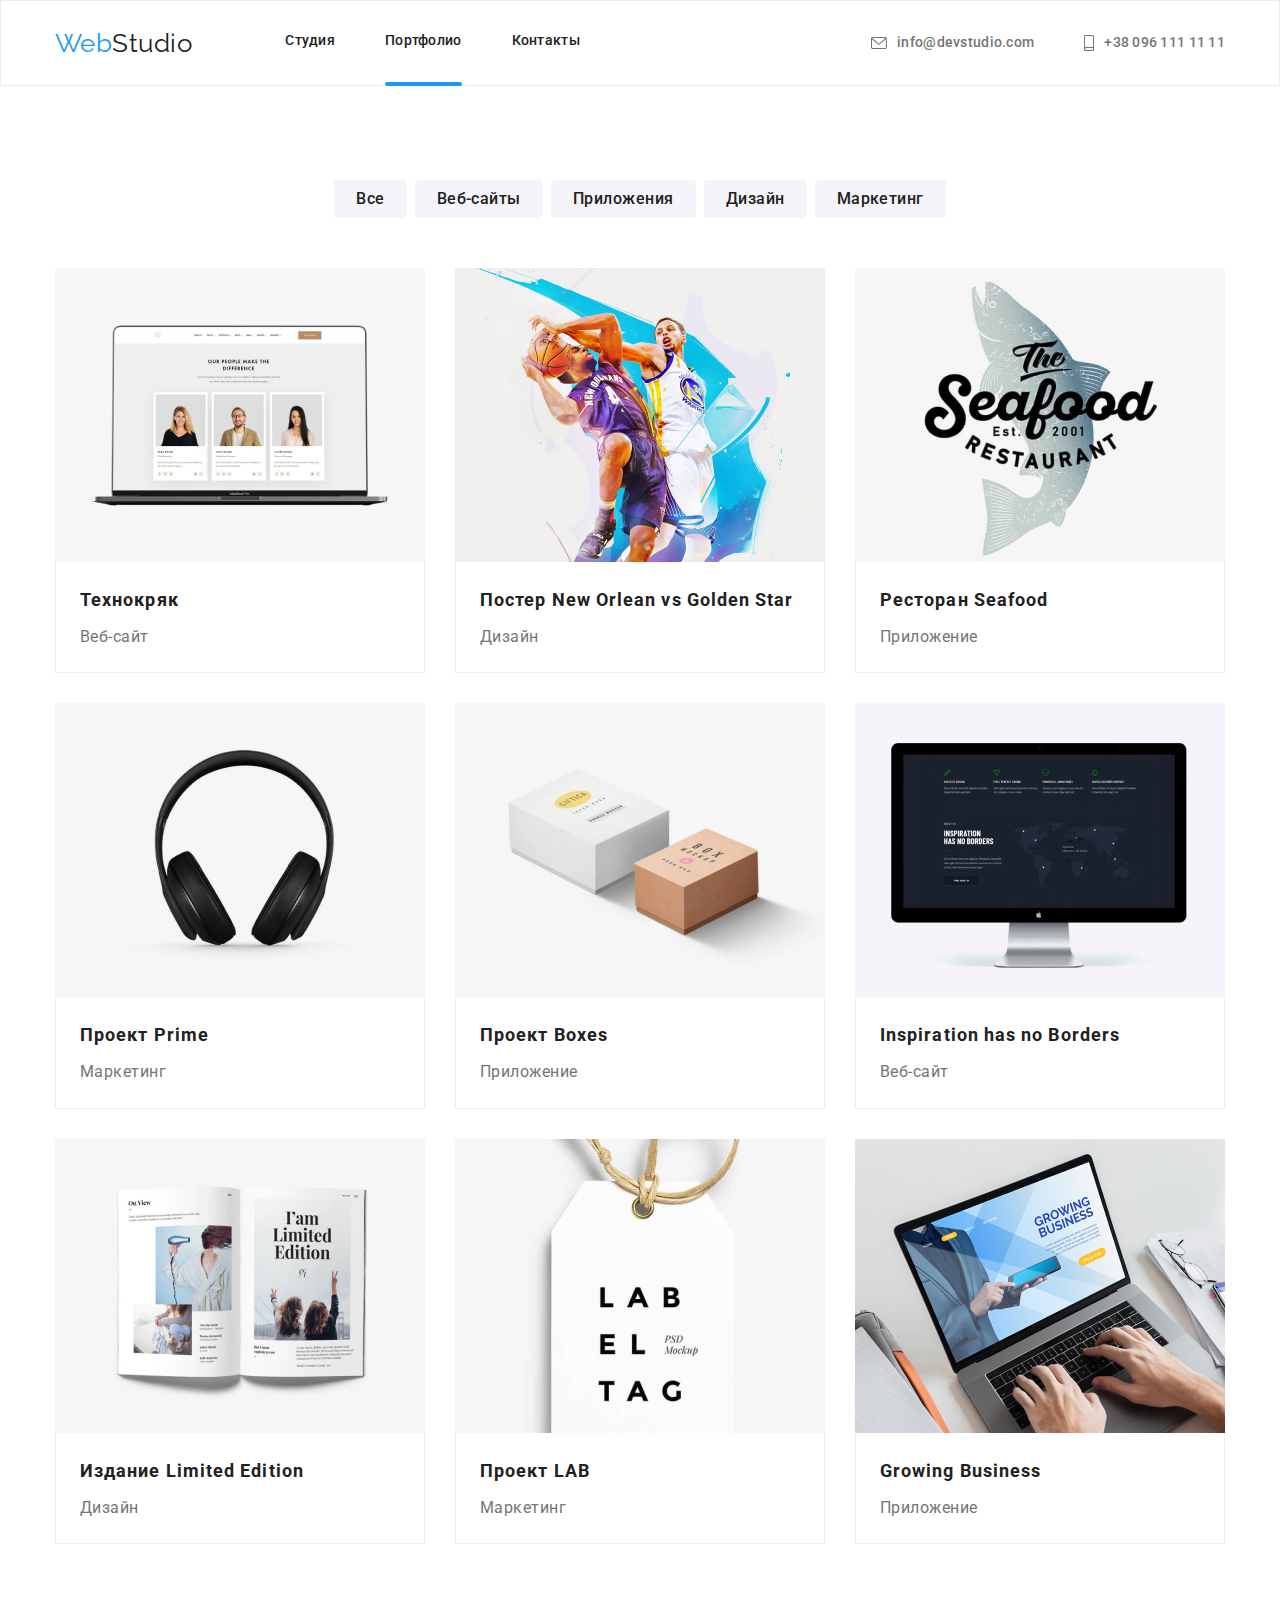
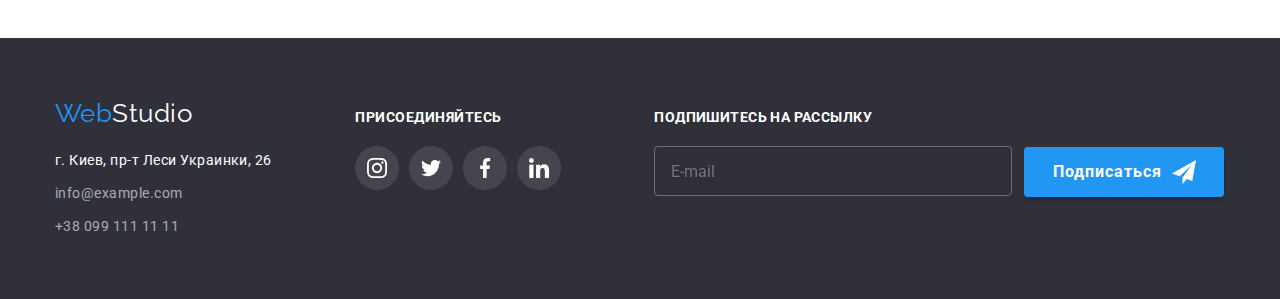
==== portfolio.html @ cb455d5e "strart 07HW" ====
<!DOCTYPE html>
<html lang="en">
<head>
    <meta charset="UTF-8">
    <meta http-equiv="X-UA-Compatible" content="IE=edge">
    <meta name="viewport" content="width=device-width, initial-scale=1.0">
    <title>Document</title>
    <link rel="preconnect" href="https://fonts.googleapis.com">
    <link rel="preconnect" href="https://fonts.gstatic.com" crossorigin>
    <link href="https://fonts.googleapis.com/css2?family=Raleway:wght@700&family=Roboto:wght@400;500;700;900&display=swap"
        rel="stylesheet">
    <link rel="stylesheet" href="https://cdnjs.cloudflare.com/ajax/libs/modern-normalize/1.0.0/modern-normalize.min.css" />
    <link rel="stylesheet" href="./css/styles.css"/>
</head>
<body>
    <!--Head-->
    <header>
        <div class="container header-container">
            <a href="" class="logo">Web<span class="accent">Studio</span></a>
            <nav>
                <ul class="nav">
                    <li class="nav-item"><a href="./index.html" class="nav-link">Студия</a></li>
                    <li class="nav-item"><a href="" class="nav-link current">Портфолио</a></li>
                    <li class="nav-item"><a href="" class="nav-link">Контакты</a></li>
                </ul>
            </nav>
            <ul class="address">
                <li class="item">
            
                    <a href="mailto:info@devstudio.com" class="address-mail"><svg class="icon-envelope">
                            <use href="images/icons.svg#envelope"></use>
                        </svg>info@devstudio.com</a>
            
                </li>
                <li class="item">
            
                    <a href="tel:+380961111111" class="address-phone"><svg class="icon-smartphone">
                            <use href="images/icons.svg#smartphone"></use>
                        </svg>+38 096 111 11 11</a>
                </li>
            </ul>
        </div>
    </header>
    <main>
        <!--Main-->
        <!-- Section Filters -->
        <section class="section">
            
           <!-- Filters Gallery -->
     <div class="container">
         <h1 class="section-title-filter visually-hidden">Наши проэкты</h1>
         <ul class="filter-list">
              <li class="filter-item"><button type="button" class="filter-button">Все</button></li>
              <li class="filter-item"><button type="button" class="filter-button">Веб-сайты</button></li>
              <li class="filter-item"><button type="button" class="filter-button">Приложения</button></li>
              <li class="filter-item"><button type="button" class="filter-button">Дизайн</button></li>
              <li class="filter-item"><button type="button" class="filter-button">Маркетинг</button></li>
            </ul>
       
       <ul class="gallery-list">
         <li class="gallery-item">
              
                 <a href="#" class="gallery-link">
                  <div class="portfolio-overlay">
                     <img src="./images/технокряк.jpg" alt="Our People Make The Difference" width="370">
                    <p class="overlay-text">
                    Технокряк это современная площадка распространения коронавируса. Компании используют эту платформу для цифрового
                    шпионажа и атак на защищённые сервера конкурентов.
                     </p> 
                  </div>
            <div class="signature">
             <h2 class="gallery-title">Технокряк</h2>
             <p class="gallery-text">Веб-сайт</p>
            </div></a>
         </li>
        <li class="gallery-item">
           <a href="#" class="gallery-link">
            <div class="portfolio-overlay">   
               <img src="./images/basketball.jpg" alt="Basketball poster New Orlean vs Golden Star" width="370"> 
               <p class="overlay-text">Lorem ipsum dolor sit amet consectetur adipisicing elit. Saepe, ullam?</p>
            </div>
           <div class="signature">
               <h2 class="gallery-title">Постер New Orlean vs Golden Star</h2>
               <p class="gallery-text">Дизайн</p>
          </div></a>
        </li>
        <li class="gallery-item">
            <a href="#" class="gallery-link">
             <div class="portfolio-overlay">   <img src="./images/seafood.jpg" alt="Лого  ресторана Seafood" width="370">
             <p class="overlay-text">Lorem ipsum dolor sit amet consectetur adipisicing elit. Nam, eveniet?</p>
            </div>
           <div class="signature">
               <h2 class="gallery-title">Ресторан Seafood</h2>
               <p class="gallery-text">Приложение</p> 
           </div></a>
        </li>
        <li class="gallery-item">
           <a href="#" class="gallery-link">
             <div class="portfolio-overlay">
                <img src="./images/phones.jpg" alt="Phones" width="370">
              <p class="overlay-text">Lorem ipsum dolor sit, amet consectetur adipisicing elit. Iure, dolorem!</p>
            </div>
           <div class="signature">
               <h2 class="gallery-title">Проект Prime</h2>
               <p class="gallery-text">Маркетинг</p>
           </div></a>
        </li>
        <li class="gallery-item">
           <a href="#" class="gallery-link">
             <div class="portfolio-overlay"><img src="./images/boxes.jpg" alt="Two Boxes" width="370">
              <p class="overlay-text">Lorem ipsum dolor sit amet consectetur adipisicing elit. Voluptates, sed?</p>
            </div> 
           <div class="signature">
               <h2 class="gallery-title">Проект Boxes</h3>
               <p class="gallery-text">Приложение</p>
           </div></a>
        </li>
        <li class="gallery-item">
          <a href="#" class="gallery-link">
            <div class="portfolio-overlay"> 
                <img src="./images/monitor.jpg" alt="Display" width="370">
             <p class="overlay-text">Lorem ipsum dolor sit amet consectetur adipisicing elit. Omnis, quam.</p>
            </div>
          <div class="signature">
              <h2 class="gallery-title">Inspiration has no Borders</h2>
              <p class="gallery-text">Веб-сайт</p>
         </div></a>
        </li>
        <li class="gallery-item">
           <a href="#" class="gallery-link">
              <div class="portfolio-overlay">
                  <img src="./images/booklimited.jpg" alt="book Limited Edition" width="370">
              <p class="overlay-text">Lorem ipsum dolor sit amet consectetur, adipisicing elit. Asperiores, veritatis.</p>
            </div>
           <div class="signature">
               <h2 class="gallery-title">Издание Limited Edition</h2>
               <p class="gallery-text">Дизайн</p>
           </div></a>
        </li>
        <li class="gallery-item">
          <a href="#" class="gallery-link">
             <div class="portfolio-overlay"> 
                 <img src="./images/labelbag.jpg" alt="Label" width="370">
                 <p class="overlay-text">Lorem ipsum dolor sit amet consectetur, adipisicing elit. Unde, rerum.</p>
            </div>
          <div class="signature">
            <h2 class="gallery-title">Проект LAB</h2>
            <p class="gallery-text">Маркетинг</p>  
          </div> </a>
        </li>
        <li class="gallery-item">
          <a href="#" class="gallery-link">
             <div class="portfolio-overlay"> 
             <img src="./images/notebook.jpg" alt="Notebook" width="370">
             <p class="overlay-text">Lorem, ipsum dolor sit amet consectetur adipisicing elit. Dolorem, hic!</p>
            </div>
          <div class="signature">
             <h2 class="gallery-title">Growing Business</h3>
             <p class="gallery-text">Приложение</p> 
          </div> </a>
        </li>    
       </ul>
     </div>   
    </section>
    </main>
    <!-- Footer -->
    <footer class="footer">
        <div class="container footer-container">
            <div>
                <a href="" class="logo">Web<span class="accent-footer">Studio</span></a>
                <address>
                    <ul class="footer-address">
                        <li class="footer-address-item"><a href="https://goo.gl/maps/4yWJMLV7rgnv7qpB7"
                                class="footer-address-map"> г. Киев, пр-т Леси Украинки, 26</a> </li>
                        <li class="footer-address-item"><a href="mailto:info@example.com"
                                class="footer-address-mail">info@example.com</a></li>
                        <li class="footer-address-item"><a href="tel:+380991111111" class="footer-address-phone">+38 099 111
                                11
                                11</a> </li>
                    </ul>
                </address>
            </div>
            <div class="footbox-1">
                <p class="footbox-1-text">ПРИСОЕДИНЯЙТЕСЬ</p>
                <ul class="footer-social-list">
                    <li class="footer-social-list-item"><a href="#" class="footer-social-link">
                            <svg class="social-icon">
                                <use href="images/icons.svg#instagram"></use>
                            </svg>
                        </a>
                    </li>
                    <li class="footer-social-list-item"><a href="#" class="footer-social-link">
                            <svg class="social-icon">
                                <use href="images/icons.svg#twitter"></use>
                            </svg>
                        </a></li>
                    <li class="footer-social-list-item"><a href="#" class="footer-social-link">
                            <svg class="social-icon">
                                <use href="images/icons.svg#facebook"></use>
                            </svg>
                        </a></li>
                    <li class="footer-social-list-item"><a href="#" class="footer-social-link">
                            <svg class="social-icon">
                                <use href="images/icons.svg#linkedin"></use>
                            </svg>
                        </a></li>
                </ul>
            </div>
            <div class="mail-subscribe">
                <h4 class="subscribe-headline">Подпишитесь на рассылку</h4>
                <form class="subscribe-form">
                    <input type="email" name="subscribe-mail" class="subscribe-input" placeholder="E-mail">
                    <button type="submit" class="subscribe-button">Подписаться
                        <svg class="subscribe-button-icon">
                            <use href="./images/icons.svg#icon-send"></use>
                        </svg>
                    </button>
                </form>
            </div>
        </div>
    </footer>
</body>
</html>
---- css/styles.css ----
:root {
  --primary-text-color: #757575;
  --secondary-text-color: #ffffff;
  --text-title-color: #212121;
  --accent-color: #2196f3;
  --secondary-accent-color: #f5f4fa;
}
body {
  color: var(--primary-text-color);
  font-family: Roboto, sans-serif;
  letter-spacing: 0.03em;
}
h1,
h2,
h3,
h4,
p,
span {
  margin: 0;
  padding: 0;
}
ul {
  list-style: none;
  margin: 0;
  padding: 0;
}
.container {
  width: 1200px;
  margin: 0 auto;
  padding-left: 15px;
  padding-right: 15px;
}
/* header */
header {
  /* width: 1600px; */
  border: 1px solid #ececec;
}
.header-container {
  display: flex;
  align-items: center;
}
.logo {
  font-family: Raleway;
  font-weight: 400;
  font-size: 26px;
  line-height: 1.19;
  color: var(--accent-color);
  text-decoration: none;
  margin-right: 93px;
}
.accent {
  color: var(--text-title-color);
}
.nav {
  display: flex;
}
.nav-item {
  margin-right: 50px;
}
.nav-item:last-child {
  margin-right: 0;
}
.current::after {
  content: "";
  position: relative;
  display: block;
  top: 33px;
  bottom: auto;
  width: 100%;
  height: 4px;
  background-color: #2196f3;
  border-radius: 4px;
}
.nav-link {
  display: block;
  padding: 32px 0;
  font-weight: 500;
  font-size: 14px;
  line-height: 1.14;
  letter-spacing: 0.02em;
  color: #212121;
  text-decoration: none;
  transition: color 250ms cubic-bezier(0.4, 0, 0.2, 1);
}
.nav-link:hover,
.nav-link:focus {
  color: var(--accent-color);
}
.address {
  display: flex;
  margin-left: auto;
}
.address .item + .item {
  margin-left: 50px;
}
.address-mail {
  display: flex;
  align-items: center;
  font-weight: 500;
  font-size: 14px;
  line-height: 1.14;
  letter-spacing: 0.02em;
  padding: 32px 0;
  text-decoration: none;
  color: var(--primary-text-color);
  transition: color 250ms cubic-bezier(0.4, 0, 0.2, 1);
}
.icon-envelope {
  width: 16px;
  height: 12px;
  margin-right: 10px;
  fill: var(--primary-text-color);
  transition: fill 250ms cubic-bezier(0.4, 0, 0.2, 1);
}
.address-mail:hover,
.address-mail:focus {
  color: var(--accent-color);
}
.address-mail:hover .icon-envelope,
.address-mail:focus .icon-envelope {
  fill: var(--accent-color);
}
.address-phone {
  display: flex;
  align-items: center;
  font-weight: 500;
  font-size: 14px;
  line-height: 1.14;
  letter-spacing: 0.02em;
  padding: 32px 0;
  text-decoration: none;
  color: var(--primary-text-color);
  transition: color 250ms cubic-bezier(0.4, 0, 0.2, 1);
}
.icon-smartphone {
  width: 10px;
  height: 16px;
  margin-right: 10px;
  fill: var(--primary-text-color);
  transition: fill 250ms cubic-bezier(0.4, 0, 0.2, 1);
}

.address-phone:hover .icon-smartphone,
.address-phone:focus .icon-smartphone {
  fill: var(--accent-color);
}

.address-phone:hover,
.address-phone:focus {
  color: var(--accent-color);
}
/* End of header */
/* Section Hero index */
.hero {
  background-image: linear-gradient(
      rgba(47, 48, 58, 0.4),
      rgba(47, 48, 58, 0.4)
    ),
    url(../images/herobkg.jpg);
  background-repeat: no-repeat;
  background-size: cover;
  margin-left: auto;
  margin-right: auto;
  max-width: 1600px;
  text-align: center;
  padding: 200px 0;
}
.hero-title {
  font-weight: 900;
  font-size: 44px;
  line-height: 1.36;
  text-align: center;
  letter-spacing: 0.06em;
  text-transform: uppercase;
  color: white;
  margin-bottom: 30px;
}
.hero-button {
  font-size: 16px;
  line-height: 1.9;
  padding: 10px 32px;
  border-radius: 4px;
  border: transparent;
  letter-spacing: 0.06em;
  color: #ffffff;
  background-color: var(--accent-color);
  cursor: pointer;
}
/* Modal */
.backdrop {
  position: fixed;
  top: 0;
  left: 0;
  width: 100%;
  height: 100%;
  background-color: rgba(0, 0, 0, 0.2);
  z-index: 1;
  cursor: pointer;
}
.is-hidden {
  pointer-events: none;
  opacity: 0;
  visibility: hidden;
}
.modal {
  width: 528px;
  height: 581px;
  padding: 40px;
  background-color: #ffffff;
  position: absolute;
  top: 50%;
  left: 50%;
  transform: translate(-50%, -50%);
}
.modal-close-icon {
  width: 18px;
  height: 18px;
}
.modal-close-button {
  display: flex;
  justify-content: center;
  align-items: center;
  position: absolute;
  background-color: #ffffff;
  top: 0;
  right: 0;
  width: 30px;
  height: 30px;
  border-radius: 50%;
  border: 1px solid rgba(0, 0, 0, 0.1);
  margin-top: 8px;
  margin-right: 8px;
  cursor: pointer;
  transition: fill 250ms cubic-bezier(0.4, 0, 0.2, 1);
}
.modal-close-icon:hover {
  fill: #2196f3;
}
.modal-headline {
  font-style: normal;
  font-weight: bold;
  font-size: 20px;
  line-height: 1.15em;
  text-align: center;
  letter-spacing: 0.03em;
  color: var(--text-title-color);
}
.modal-form {
  margin-top: 12px;
}
.form-input-box {
  display: block;
  margin-bottom: 10px;
  font-style: normal;
  font-weight: normal;
  color: var(--primary-text-color);
  font-size: 12px;
  line-height: 1.16em;
  letter-spacing: 0.03em;
  position: relative;
}
.textarea {
  margin-bottom: 20px;
}

.form-input,
.form-comment {
  width: 100%;
  height: 40px;

  border: 1px solid rgba(33, 33, 33, 0.2);
  box-sizing: border-box;
  border-radius: 4px;
  margin-top: 4px;
  padding-left: 42px;
  transition: border 250ms cubic-bezier(0.4, 0, 0.2, 1);
}
.form-input-icon {
  width: 18px;
  height: 18px;
  position: absolute;
  top: 50%;
  left: 10px;
  transition: fill 250ms cubic-bezier(0.4, 0, 0.2, 1);
}
.form-comment {
  display: block;
  font-family: inherit;
  resize: none;
  width: 448px;
  height: 120px;
  padding: 12px 16px;
  font-style: normal;
  font-weight: normal;
  font-size: 14px;
  line-height: 1.14em;
  letter-spacing: 0.01em;

  color: rgba(117, 117, 117, 0.5);
}
.form-input:focus {
  outline: none;
  border: 1px solid #2196f3;
}
.form-input:focus + .form-input-icon {
  fill: var(--accent-color);
}
.condition-box {
  display: flex;
  justify-content: center;
  align-items: center;
  margin-bottom: 30px;
  font-size: 14px;
  line-height: 1.7em;
  letter-spacing: 0.03em;
  color: var(--primary-text-color);
}
.condition-checkbox {
  position: absolute;
  margin-right: 7px;
  -webkit-appearance: none;
}
.condition-box-icon {
  width: 16px;
  height: 15px;
  border: 2px solid black;
  border-radius: 2px;
  margin-right: 7px;
}
.condition-checkbox:checked + .condition-box-icon {
  background-color: var(--accent-color);
  border: transparent;
}

.condition-link {
  font-size: 14px;
  color: var(--accent-color);
  text-decoration: underline;
}
.form-submit-button {
  margin: 0 auto;
  width: 200px;
  height: 50px;
  background-color: var(--accent-color);
  font-style: normal;
  font-weight: bold;
  font-size: 16px;
  line-height: 1.8em;
  display: block;
  align-items: center;
  text-align: center;
  letter-spacing: 0.06em;
  color: #ffffff;
  border-radius: 4px;
  border: transparent;
  transition: box-shadow 250ms cubic-bezier(0.4, 0, 0.2, 1);
}
.form-submit-button:focus,
.form-submit-button:hover {
  box-shadow: 0px 4px 4px rgba(0, 0, 0, 0.15);
  cursor: pointer;
}

/* Main Sections */
.section {
  width: 100%;
  padding: 94px 0;
}
.section-title {
  font-weight: 700;
  font-size: 36px;
  line-height: 1.17;
  text-align: center;
  color: var(--text-title-color);
  margin-bottom: 50px;
}

/* Наши преимущества index */
.visually-hidden {
  position: absolute;
  clip: rect(0 0 0 0);
  width: 1px;
  height: 1px;
  margin: -1px;
}
.thumb {
  display: flex;
  justify-content: center;
  align-items: center;
  width: 270px;
  height: 120px;
  background-color: #f5f4fa;
  border-radius: 4px;
  margin-bottom: 30px;
}
.advantage-icon {
  width: 70px;
  height: 70px;
}
.section-list {
  display: flex;
}
.section-list-item {
  margin-right: 30px;
  padding: 0;
}
.section-list-item:last-child {
  margin-right: 0;
}
.section-list-title {
  font-weight: 700;
  font-size: 14px;
  line-height: 1.14;
  margin-bottom: 10px;
  text-transform: uppercase;
  color: var(--text-title-color);
}
.section-list-text {
  font-size: 14px;
  line-height: 1.71;
}
/* what we do section */
.work-section {
  padding-top: 0;
}
img {
  display: block;
  max-width: 100%;
  height: auto;
}
.image-description {
  position: relative;
}
.description-block {
  position: absolute;
  display: flex;
  width: 370px;
  height: 70px;
  justify-content: center;
  align-items: center;
  bottom: 0px;
  background: rgba(47, 48, 58, 0.8);
}
.description-block-text {
  font-weight: bold;
  font-size: 14px;
  line-height: 1.14;
  text-align: center;
  letter-spacing: 0.03em;
  text-transform: uppercase;
  color: #ffffff;
}
/* Our Team index*/
.section-team-list {
  display: flex;
}
.team-section {
  background-color: var(--secondary-accent-color);
}
.team-list-item {
  margin-right: 30px;
  background: #ffffff;
  /* material shadow v1 */
  box-shadow: 0px 1px 3px rgba(0, 0, 0, 0.12), 0px 1px 1px rgba(0, 0, 0, 0.14),
    0px 2px 1px rgba(0, 0, 0, 0.2);
  border-radius: 0px 0px 4px 4px;
}
.team-list-item:last-child {
  margin-right: 0;
}
.team-list-title {
  font-weight: 500;
  font-size: 16px;
  line-height: 1.19;
  text-align: center;
  color: var(--text-title-color);
  margin-bottom: 10px;
}
.team-list-text {
  font-size: 16px;
  line-height: 1.19;
  text-align: center;
}
.team-names {
  padding-top: 30px;
  padding-bottom: 30px;
}
.team-social-list {
  display: flex;
  justify-content: center;
  margin-top: 16px;
}
.team-social-link {
  display: flex;
  justify-content: center;
  align-items: center;
  width: 44px;
  height: 44px;
  border-radius: 50%;
  transition: background-color 250ms cubic-bezier(0.4, 0, 0.2, 1);
}
.team-social-list-item {
  margin-right: 10px;
}
.team-social-list-item:last-child {
  margin-right: 0;
}
.team-social-icon {
  display: flex;
  align-items: center;
  width: 20px;
  height: 20px;
  fill: rgba(175, 177, 184, 1);
  transition: fill 250ms cubic-bezier(0.4, 0, 0.2, 1);
}
.team-social-link:hover,
.team-social-link:focus {
  background-color: rgba(33, 150, 243, 1);
}
.team-social-link:hover .team-social-icon,
.team-social-link:focus .team-social-icon {
  fill: white;
}
/* section Our Customers */
.customers-list {
  display: flex;
}
.customers-list-item {
  margin-right: 30px;
  width: 170px;
  height: 92px;
}
.customers-list-item:last-child {
  margin-right: 0;
}
.customers-list-link {
  display: flex;
  align-items: center;
  justify-content: center;
  width: 100%;
  height: 100%;
  border: 1px solid #afb1b8;
  border-radius: 4px;
  transition: border-color 250ms cubic-bezier(0.4, 0, 0.2, 1);
}
.icon-group {
  width: 106px;
  height: 60px;
  fill: rgba(175, 177, 184, 1);
  transition: fill 250ms cubic-bezier(0.4, 0, 0.2, 1);
}
.customers-list-link:hover,
.customers-list-link:focus {
  border-color: #2196f3;
}
.customers-list-link:hover .icon-group,
.customers-list-link:focus .icon-group {
  fill: #2196f3;
}

/* Footer */
.footer {
  background-color: #2f303a;
  padding: 60px 0;
}
.footer-container {
  display: flex;
  align-items: baseline;
}
.footbox-1 {
  margin-left: 70px;
}
.footer-address-map {
  font-size: 14px;
  line-height: 1.71;
  font-style: normal;
  color: #ffffff;
  transition: color 250ms cubic-bezier(0.4, 0, 0.2, 1);
}
.footer-address-mail {
  font-size: 14px;
  line-height: 1.71;
  font-style: normal;
  color: rgba(255, 255, 255, 0.6);
  transition: color 250ms cubic-bezier(0.4, 0, 0.2, 1);
}
.footer-address-phone {
  font-size: 14px;
  font-style: normal;
  line-height: 1.71;
  color: rgba(255, 255, 255, 0.6);
  transition: color 250ms cubic-bezier(0.4, 0, 0.2, 1);
}
.footer-address a {
  text-decoration: none;
}
.accent-footer {
  color: #ffffff;
}
.footer-address-phone:hover,
.footer-address-mail:hover,
.footer-address-map:hover {
  color: var(--accent-color);
}
.footer-address-phone:focus,
.footer-address-mail:focus,
.footer-address-map:focus {
  color: var(--accent-color);
}
.footer-address-item {
  margin-bottom: 9px;
}
.footer-address-item:last-child {
  margin-bottom: 0;
}
address {
  margin-top: 20px;
}
/* footer box social links */
.footer-social-list {
  display: flex;
  justify-content: center;
  margin-top: 20px;
}
.footer-social-link {
  display: flex;
  justify-content: center;
  align-items: center;
  width: 44px;
  height: 44px;
  border-radius: 50%;
  background-color: rgba(255, 255, 255, 0.1);
  transition: background-color 250ms cubic-bezier(0.4, 0, 0.2, 1);
}
.footer-social-list-item {
  margin-right: 10px;
}
.footer-social-list-item:last-child {
  margin-right: 0;
}
.social-icon {
  width: 20px;
  height: 20px;
  fill: rgba(255, 255, 255, 1);
  transition: fill 250ms cubic-bezier(0.4, 0, 0.2, 1);
}
.footer-social-link:hover,
.footer-social-link:focus {
  background-color: rgba(33, 150, 243, 1);
}
.footer-social-link:hover .social-icon,
.footer-social-link:focus .social-icon {
  fill: white;
}
.footbox-1-text {
  font-weight: bold;
  font-size: 14px;
  line-height: 1.14;
  color: #ffffff;
}
.mail-subscribe {
  margin-left: 93px;
}
.subscribe-form {
  display: flex;
  align-items: baseline;
  margin-top: 20px;
}
.subscribe-headline {
  font-style: normal;
  font-weight: bold;
  font-size: 14px;
  line-height: 1.14em;
  letter-spacing: 0.03em;
  text-transform: uppercase;
  color: #ffffff;
}
.subscribe-input {
  width: 358px;
  height: 50px;
  border: 1px solid rgba(255, 255, 255, 0.3);
  filter: drop-shadow(0px 4px 4px rgba(0, 0, 0, 0.15));
  background-color: transparent;
  border-radius: 4px;
  padding: 15px 16px;
  margin-right: 12px;
}
.subscribe-button {
  display: flex;
  align-items: center;
  justify-content: center;
  margin: 0 auto;
  width: 200px;
  height: 50px;
  background-color: var(--accent-color);
  font-style: normal;
  font-weight: bold;
  font-size: 16px;
  line-height: 1.8em;
  letter-spacing: 0.06em;
  color: #ffffff;
  border: transparent;
  border-radius: 4px;
  box-shadow: 0px 4px 4px rgba(0, 0, 0, 0.15);
  cursor: pointer;
}
.subscribe-button-icon {
  margin-left: 10px;
  width: 24px;
  height: 24px;
}
/* Portfolio */
/* Filter buttons */
.section-title-filter {
  font-weight: 700;
  font-size: 36px;
  line-height: 1.17;
  text-align: center;
  color: var(--text-title-color);
}
.filter-list {
  display: flex;
  margin-bottom: 50px;
  justify-content: center;
}
.filter-button {
  background-color: var(--secondary-accent-color);
  color: var(--text-title-color);
  font-family: Roboto;
  font-weight: 500;
  font-weight: 500;
  font-size: 16px;
  line-height: 26px;
  letter-spacing: 0.03em;
  cursor: pointer;
  border: none;
  border-radius: 4px;
  padding: 6px 22px;
  transition-property: background-color, color, box-shadow;
  transition-duration: 250ms;
  transition-timing-function: cubic-bezier(0.4, 0, 0.2, 1);
}
.filter-button:hover,
.filter-button:focus {
  background-color: var(--accent-color);
  color: var(--secondary-text-color);
  /* shadow-middle */

  box-shadow: 0px 3px 1px rgba(0, 0, 0, 0.1), 0px 1px 2px rgba(0, 0, 0, 0.08),
    0px 2px 2px rgba(0, 0, 0, 0.12);
}
.filter-item {
  margin-right: 8px;
}
.filter-item:last-child {
  margin-right: 0;
}
/* Filters Gallery */
.gallery-list {
  display: flex;
  flex-wrap: wrap;
  margin-left: -30px;
  margin-top: -30px;
}
.gallery-item {
  flex-basis: calc(100% / 3 - 30px);
  margin-left: 30px;
  margin-top: 30px;
}
.gallery-link {
  display: block;
  text-decoration: none;
  transition: box-shadow 250ms cubic-bezier(0.4, 0, 0.2, 1);
}
.gallery-link:hover,
.gallery-link:focus {
  box-shadow: 0px 1px 1px rgba(0, 0, 0, 0.12), 0px 4px 4px rgba(0, 0, 0, 0.06),
    1px 4px 6px rgba(0, 0, 0, 0.16);
}
.portfolio-overlay {
  position: relative;
  overflow: hidden;
}
.overlay-text {
  /* позиция */
  position: absolute;
  top: 0;
  left: 0;
  width: 100%;
  height: 294px;
  /* текст */
  font-size: 18px;
  line-height: 1.5;
  letter-spacing: 0.03em;
  color: #ffffff;
  background-color: #2196f3;
  margin: 0;
  padding: 63px 24px;
  /* переход */
  transform: translateY(100%);
  transition: 250ms cubic-bezier(0.4, 0, 0.2, 1) transform;
  opacity: 0;
}
.gallery-link:hover .overlay-text,
.gallery-link:focus .overlay-text {
  transform: translateY(0%);
  opacity: 1;
}

.gallery-title {
  font-weight: 700;
  font-size: 18px;
  line-height: 2;
  letter-spacing: 0.06em;
  color: var(--text-title-color);
  margin-bottom: 4px;
}
.gallery-text {
  font-size: 16px;
  line-height: 1.9;
  color: var(--primary-text-color);
}
.signature {
  padding: 20px 24px;
  border-bottom: 1px solid #eeeeee;
  border-left: 1px solid #eeeeee;
  border-right: 1px solid #eeeeee;
}
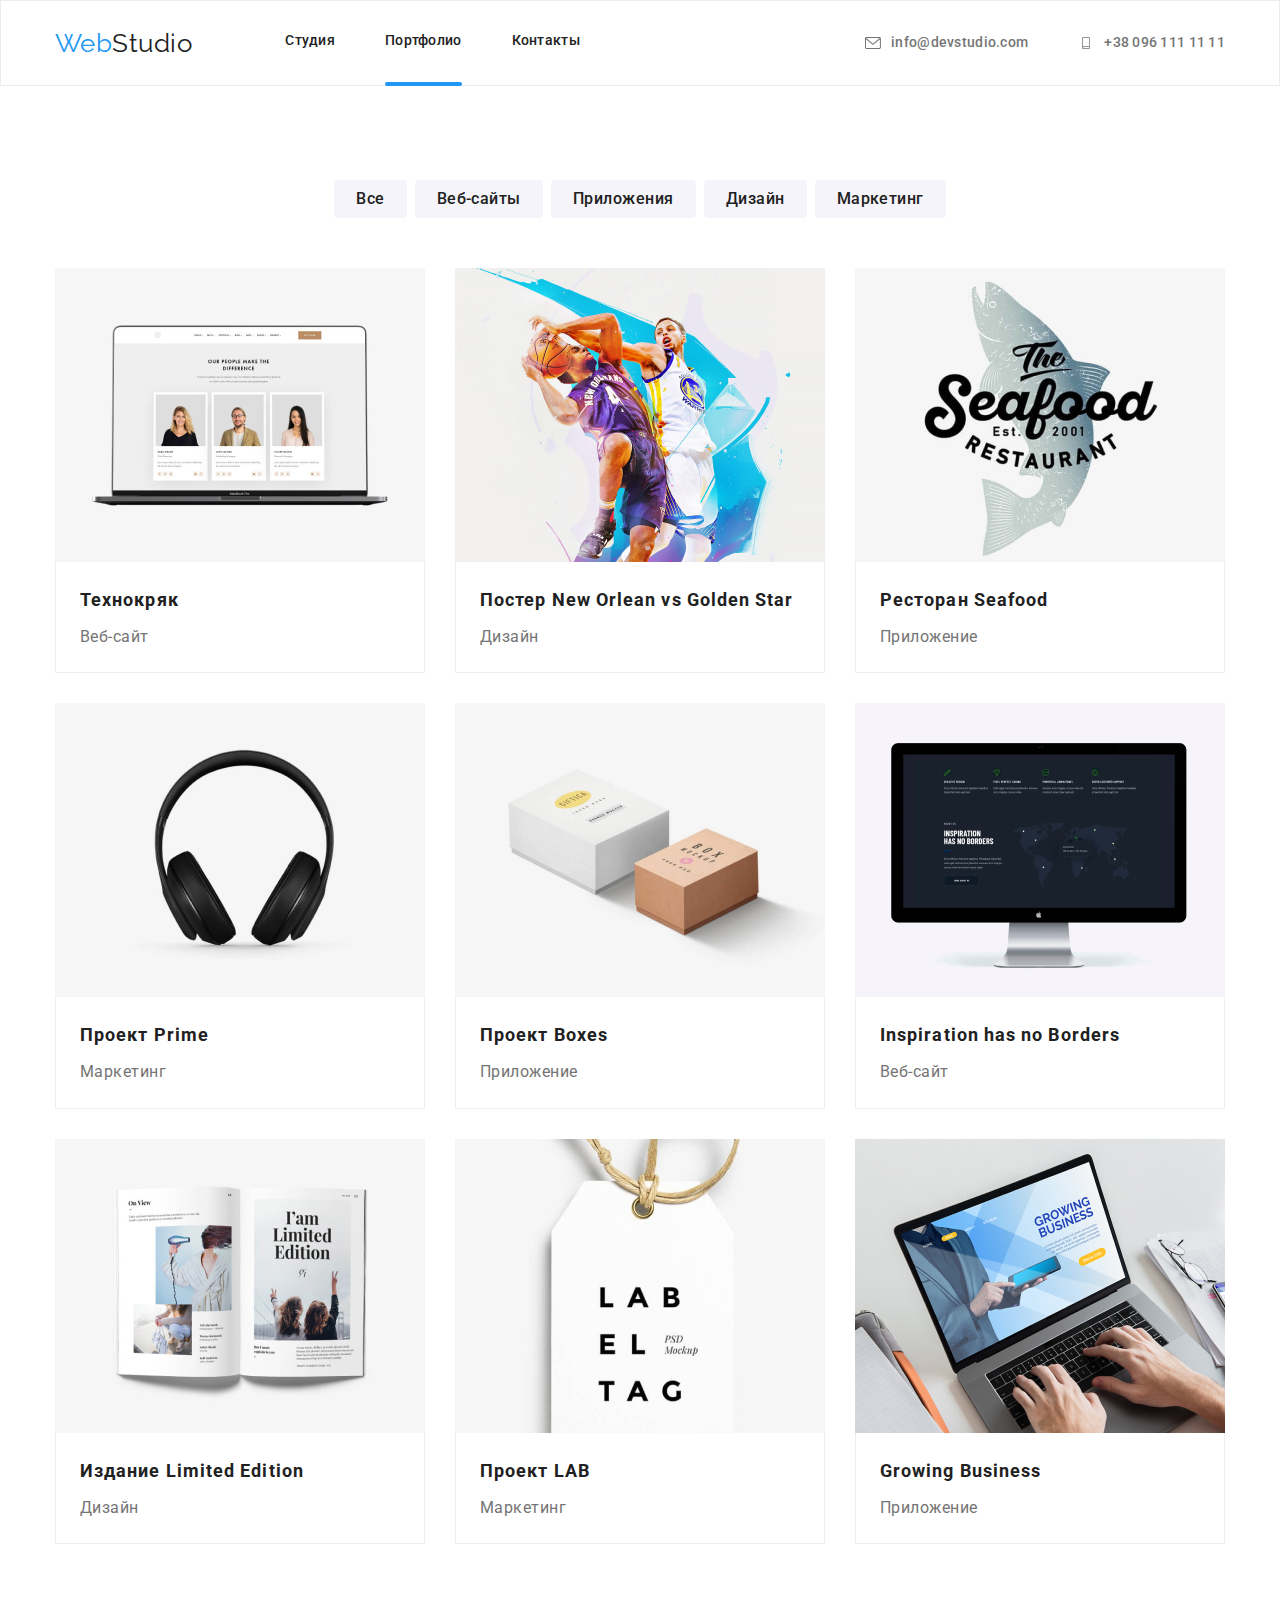
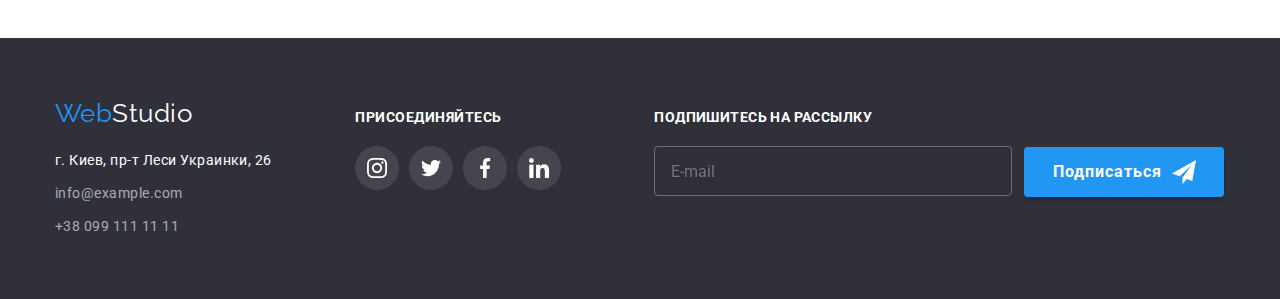
==== commit 8b65129d: "BEM fifnis" ====
--- a/portfolio.html
+++ b/portfolio.html
@@ -19,22 +19,22 @@
             <a href="" class="logo">Web<span class="accent">Studio</span></a>
             <nav>
                 <ul class="nav">
-                    <li class="nav-item"><a href="./index.html" class="nav-link">Студия</a></li>
-                    <li class="nav-item"><a href="" class="nav-link current">Портфолио</a></li>
-                    <li class="nav-item"><a href="" class="nav-link">Контакты</a></li>
+                    <li class="nav__item"><a href="./index.html" class="nav__link">Студия</a></li>
+                    <li class="nav__item"><a href="" class="nav__link nav__link_current">Портфолио</a></li>
+                    <li class="nav__item"><a href="" class="nav__link">Контакты</a></li>
                 </ul>
             </nav>
             <ul class="address">
-                <li class="item">
-            
-                    <a href="mailto:info@devstudio.com" class="address-mail"><svg class="icon-envelope">
+                <li class="address__item">
+    
+                    <a href="mailto:info@devstudio.com" class="address__mail"><svg class="address__icon">
                             <use href="images/icons.svg#envelope"></use>
                         </svg>info@devstudio.com</a>
-            
+    
                 </li>
-                <li class="item">
-            
-                    <a href="tel:+380961111111" class="address-phone"><svg class="icon-smartphone">
+                <li class="address__item">
+    
+                    <a href="tel:+380961111111" class="address__phone"><svg class="address__icon">
                             <use href="images/icons.svg#smartphone"></use>
                         </svg>+38 096 111 11 11</a>
                 </li>
@@ -48,19 +48,19 @@
             
            <!-- Filters Gallery -->
      <div class="container">
-         <h1 class="section-title-filter visually-hidden">Наши проэкты</h1>
-         <ul class="filter-list">
-              <li class="filter-item"><button type="button" class="filter-button">Все</button></li>
-              <li class="filter-item"><button type="button" class="filter-button">Веб-сайты</button></li>
-              <li class="filter-item"><button type="button" class="filter-button">Приложения</button></li>
-              <li class="filter-item"><button type="button" class="filter-button">Дизайн</button></li>
-              <li class="filter-item"><button type="button" class="filter-button">Маркетинг</button></li>
+         <h1 class="filter__title visually-hidden">Наши проэкты</h1>
+         <ul class="filter">
+              <li class="filter__item"><button type="button" class="filter__button">Все</button></li>
+              <li class="filter__item"><button type="button" class="filter__button">Веб-сайты</button></li>
+              <li class="filter__item"><button type="button" class="filter__button">Приложения</button></li>
+              <li class="filter__item"><button type="button" class="filter__button">Дизайн</button></li>
+              <li class="filter__item"><button type="button" class="filter__button">Маркетинг</button></li>
             </ul>
        
-       <ul class="gallery-list">
-         <li class="gallery-item">
+       <ul class="gallery">
+         <li class="gallery__item">
               
-                 <a href="#" class="gallery-link">
+                 <a href="#" class="gallery__link">
                   <div class="portfolio-overlay">
                      <img src="./images/технокряк.jpg" alt="Our People Make The Difference" width="370">
                     <p class="overlay-text">
@@ -69,94 +69,94 @@
                      </p> 
                   </div>
             <div class="signature">
-             <h2 class="gallery-title">Технокряк</h2>
-             <p class="gallery-text">Веб-сайт</p>
+             <h2 class="signature__title">Технокряк</h2>
+             <p class="signature__text">Веб-сайт</p>
             </div></a>
          </li>
-        <li class="gallery-item">
-           <a href="#" class="gallery-link">
+        <li class="gallery__item">
+           <a href="#" class="gallery__link">
             <div class="portfolio-overlay">   
                <img src="./images/basketball.jpg" alt="Basketball poster New Orlean vs Golden Star" width="370"> 
                <p class="overlay-text">Lorem ipsum dolor sit amet consectetur adipisicing elit. Saepe, ullam?</p>
             </div>
            <div class="signature">
-               <h2 class="gallery-title">Постер New Orlean vs Golden Star</h2>
-               <p class="gallery-text">Дизайн</p>
+               <h2 class="signature__title">Постер New Orlean vs Golden Star</h2>
+               <p class="signature__text">Дизайн</p>
           </div></a>
         </li>
-        <li class="gallery-item">
-            <a href="#" class="gallery-link">
+        <li class="gallery__item">
+            <a href="#" class="gallery__link">
              <div class="portfolio-overlay">   <img src="./images/seafood.jpg" alt="Лого  ресторана Seafood" width="370">
              <p class="overlay-text">Lorem ipsum dolor sit amet consectetur adipisicing elit. Nam, eveniet?</p>
             </div>
            <div class="signature">
-               <h2 class="gallery-title">Ресторан Seafood</h2>
-               <p class="gallery-text">Приложение</p> 
-           </div></a>
-        </li>
-        <li class="gallery-item">
-           <a href="#" class="gallery-link">
+               <h2 class="signature__title">Ресторан Seafood</h2>
+               <p class="signature__text">Приложение</p> 
+           </div></a>
+        </li>
+        <li class="gallery__item">
+           <a href="#" class="gallery__link">
              <div class="portfolio-overlay">
                 <img src="./images/phones.jpg" alt="Phones" width="370">
               <p class="overlay-text">Lorem ipsum dolor sit, amet consectetur adipisicing elit. Iure, dolorem!</p>
             </div>
            <div class="signature">
-               <h2 class="gallery-title">Проект Prime</h2>
-               <p class="gallery-text">Маркетинг</p>
-           </div></a>
-        </li>
-        <li class="gallery-item">
-           <a href="#" class="gallery-link">
+               <h2 class="signature__title">Проект Prime</h2>
+               <p class="signature__text">Маркетинг</p>
+           </div></a>
+        </li>
+        <li class="gallery__item">
+           <a href="#" class="gallery__link">
              <div class="portfolio-overlay"><img src="./images/boxes.jpg" alt="Two Boxes" width="370">
               <p class="overlay-text">Lorem ipsum dolor sit amet consectetur adipisicing elit. Voluptates, sed?</p>
             </div> 
            <div class="signature">
-               <h2 class="gallery-title">Проект Boxes</h3>
-               <p class="gallery-text">Приложение</p>
-           </div></a>
-        </li>
-        <li class="gallery-item">
-          <a href="#" class="gallery-link">
+               <h2 class="signature__title">Проект Boxes</h3>
+               <p class="signature__text">Приложение</p>
+           </div></a>
+        </li>
+        <li class="gallery__item">
+          <a href="#" class="gallery__link">
             <div class="portfolio-overlay"> 
                 <img src="./images/monitor.jpg" alt="Display" width="370">
              <p class="overlay-text">Lorem ipsum dolor sit amet consectetur adipisicing elit. Omnis, quam.</p>
             </div>
           <div class="signature">
-              <h2 class="gallery-title">Inspiration has no Borders</h2>
-              <p class="gallery-text">Веб-сайт</p>
+              <h2 class="signature__title">Inspiration has no Borders</h2>
+              <p class="signature__text">Веб-сайт</p>
          </div></a>
         </li>
-        <li class="gallery-item">
-           <a href="#" class="gallery-link">
+        <li class="gallery__item">
+           <a href="#" class="gallery__link">
               <div class="portfolio-overlay">
                   <img src="./images/booklimited.jpg" alt="book Limited Edition" width="370">
               <p class="overlay-text">Lorem ipsum dolor sit amet consectetur, adipisicing elit. Asperiores, veritatis.</p>
             </div>
            <div class="signature">
-               <h2 class="gallery-title">Издание Limited Edition</h2>
-               <p class="gallery-text">Дизайн</p>
-           </div></a>
-        </li>
-        <li class="gallery-item">
-          <a href="#" class="gallery-link">
+               <h2 class="signature__title">Издание Limited Edition</h2>
+               <p class="signature__text">Дизайн</p>
+           </div></a>
+        </li>
+        <li class="gallery__item">
+          <a href="#" class="gallery__link">
              <div class="portfolio-overlay"> 
                  <img src="./images/labelbag.jpg" alt="Label" width="370">
                  <p class="overlay-text">Lorem ipsum dolor sit amet consectetur, adipisicing elit. Unde, rerum.</p>
             </div>
           <div class="signature">
-            <h2 class="gallery-title">Проект LAB</h2>
-            <p class="gallery-text">Маркетинг</p>  
+            <h2 class="signature__title">Проект LAB</h2>
+            <p class="signature__text">Маркетинг</p>  
           </div> </a>
         </li>
-        <li class="gallery-item">
-          <a href="#" class="gallery-link">
+        <li class="gallery__item">
+          <a href="#" class="gallery__link">
              <div class="portfolio-overlay"> 
              <img src="./images/notebook.jpg" alt="Notebook" width="370">
              <p class="overlay-text">Lorem, ipsum dolor sit amet consectetur adipisicing elit. Dolorem, hic!</p>
             </div>
           <div class="signature">
-             <h2 class="gallery-title">Growing Business</h3>
-             <p class="gallery-text">Приложение</p> 
+             <h2 class="signature__title">Growing Business</h3>
+             <p class="signature__text">Приложение</p> 
           </div> </a>
         </li>    
        </ul>
@@ -170,46 +170,45 @@
                 <a href="" class="logo">Web<span class="accent-footer">Studio</span></a>
                 <address>
                     <ul class="footer-address">
-                        <li class="footer-address-item"><a href="https://goo.gl/maps/4yWJMLV7rgnv7qpB7"
-                                class="footer-address-map"> г. Киев, пр-т Леси Украинки, 26</a> </li>
-                        <li class="footer-address-item"><a href="mailto:info@example.com"
-                                class="footer-address-mail">info@example.com</a></li>
-                        <li class="footer-address-item"><a href="tel:+380991111111" class="footer-address-phone">+38 099 111
-                                11
+                        <li class="footer-address__item"><a href="https://goo.gl/maps/4yWJMLV7rgnv7qpB7"
+                                class="footer-address__link footer-address__link_color"> г. Киев, пр-т Леси Украинки, 26</a> </li>
+                        <li class="footer-address__item"><a href="mailto:info@example.com"
+                                class="footer-address__link">info@example.com</a></li>
+                        <li class="footer-address__item"><a href="tel:+380991111111" class="footer-address__link">+38 099 111 11
                                 11</a> </li>
                     </ul>
                 </address>
             </div>
-            <div class="footbox-1">
-                <p class="footbox-1-text">ПРИСОЕДИНЯЙТЕСЬ</p>
-                <ul class="footer-social-list">
-                    <li class="footer-social-list-item"><a href="#" class="footer-social-link">
-                            <svg class="social-icon">
-                                <use href="images/icons.svg#instagram"></use>
-                            </svg>
-                        </a>
-                    </li>
-                    <li class="footer-social-list-item"><a href="#" class="footer-social-link">
-                            <svg class="social-icon">
-                                <use href="images/icons.svg#twitter"></use>
-                            </svg>
-                        </a></li>
-                    <li class="footer-social-list-item"><a href="#" class="footer-social-link">
-                            <svg class="social-icon">
-                                <use href="images/icons.svg#facebook"></use>
-                            </svg>
-                        </a></li>
-                    <li class="footer-social-list-item"><a href="#" class="footer-social-link">
-                            <svg class="social-icon">
-                                <use href="images/icons.svg#linkedin"></use>
-                            </svg>
-                        </a></li>
-                </ul>
-            </div>
-            <div class="mail-subscribe">
-                <h4 class="subscribe-headline">Подпишитесь на рассылку</h4>
+        <div class="footbox">
+            <p class="footbox__text">ПРИСОЕДИНЯЙТЕСЬ</p>
+            <ul class="footer-social">
+                <li class="footer-social__item"><a href="#" class="footer-social__link">
+                        <svg class="footer-social__icon">
+                            <use href="images/icons.svg#instagram"></use>
+                        </svg>
+                    </a>
+                </li>
+                <li class="footer-social__item"><a href="#" class="footer-social__link">
+                        <svg class="footer-social__icon">
+                            <use href="images/icons.svg#twitter"></use>
+                        </svg>
+                    </a></li>
+                <li class="footer-social__item"><a href="#" class="footer-social__link">
+                        <svg class="footer-social__icon">
+                            <use href="images/icons.svg#facebook"></use>
+                        </svg>
+                    </a></li>
+                <li class="footer-social__item"><a href="#" class="footer-social__link">
+                        <svg class="footer-social__icon">
+                            <use href="images/icons.svg#linkedin"></use>
+                        </svg>
+                    </a></li>
+            </ul>
+        </div>
+            <div class="subscribe">
+                <h4 class="subscribe__headline">Подпишитесь на рассылку</h4>
                 <form class="subscribe-form">
-                    <input type="email" name="subscribe-mail" class="subscribe-input" placeholder="E-mail">
+                    <input type="email" name="subscribe-mail" class="subscribe-form__input" placeholder="E-mail">
                     <button type="submit" class="subscribe-button">Подписаться
                         <svg class="subscribe-button-icon">
                             <use href="./images/icons.svg#icon-send"></use>
--- a/css/styles.css
+++ b/css/styles.css
@@ -51,16 +51,17 @@
 .accent {
   color: var(--text-title-color);
 }
+/* Block Nav */
 .nav {
   display: flex;
 }
-.nav-item {
+.nav__item {
   margin-right: 50px;
 }
-.nav-item:last-child {
+.nav__item:last-child {
   margin-right: 0;
 }
-.current::after {
+.nav__link_current::after {
   content: "";
   position: relative;
   display: block;
@@ -71,7 +72,7 @@
   background-color: #2196f3;
   border-radius: 4px;
 }
-.nav-link {
+.nav__link {
   display: block;
   padding: 32px 0;
   font-weight: 500;
@@ -82,18 +83,19 @@
   text-decoration: none;
   transition: color 250ms cubic-bezier(0.4, 0, 0.2, 1);
 }
-.nav-link:hover,
-.nav-link:focus {
+.nav__link:hover,
+.nav__link:focus {
   color: var(--accent-color);
 }
+/* Block address */
 .address {
   display: flex;
   margin-left: auto;
 }
-.address .item + .item {
+.address .address__item + .address__item {
   margin-left: 50px;
 }
-.address-mail {
+.address__mail {
   display: flex;
   align-items: center;
   font-weight: 500;
@@ -105,22 +107,22 @@
   color: var(--primary-text-color);
   transition: color 250ms cubic-bezier(0.4, 0, 0.2, 1);
 }
-.icon-envelope {
+.address__icon {
   width: 16px;
   height: 12px;
   margin-right: 10px;
   fill: var(--primary-text-color);
   transition: fill 250ms cubic-bezier(0.4, 0, 0.2, 1);
 }
-.address-mail:hover,
-.address-mail:focus {
+.address__mail:hover,
+.address__mail:focus {
   color: var(--accent-color);
 }
-.address-mail:hover .icon-envelope,
-.address-mail:focus .icon-envelope {
+.address__mail:hover .address__icon,
+.address__mail:focus .address__icon {
   fill: var(--accent-color);
 }
-.address-phone {
+.address__phone {
   display: flex;
   align-items: center;
   font-weight: 500;
@@ -132,21 +134,13 @@
   color: var(--primary-text-color);
   transition: color 250ms cubic-bezier(0.4, 0, 0.2, 1);
 }
-.icon-smartphone {
-  width: 10px;
-  height: 16px;
-  margin-right: 10px;
-  fill: var(--primary-text-color);
-  transition: fill 250ms cubic-bezier(0.4, 0, 0.2, 1);
-}
-
-.address-phone:hover .icon-smartphone,
-.address-phone:focus .icon-smartphone {
+.address__phone:hover .address__icon,
+.address__phone:focus .address__icon {
   fill: var(--accent-color);
 }
 
-.address-phone:hover,
-.address-phone:focus {
+.address__phone:hover,
+.address__phone:focus {
   color: var(--accent-color);
 }
 /* End of header */
@@ -165,7 +159,7 @@
   text-align: center;
   padding: 200px 0;
 }
-.hero-title {
+.hero__title {
   font-weight: 900;
   font-size: 44px;
   line-height: 1.36;
@@ -175,7 +169,7 @@
   color: white;
   margin-bottom: 30px;
 }
-.hero-button {
+.hero__button {
   font-size: 16px;
   line-height: 1.9;
   padding: 10px 32px;
@@ -211,6 +205,15 @@
   top: 50%;
   left: 50%;
   transform: translate(-50%, -50%);
+}
+.modal__headline {
+  font-style: normal;
+  font-weight: bold;
+  font-size: 20px;
+  line-height: 1.15em;
+  text-align: center;
+  letter-spacing: 0.03em;
+  color: var(--text-title-color);
 }
 .modal-close-icon {
   width: 18px;
@@ -236,19 +239,11 @@
 .modal-close-icon:hover {
   fill: #2196f3;
 }
-.modal-headline {
-  font-style: normal;
-  font-weight: bold;
-  font-size: 20px;
-  line-height: 1.15em;
-  text-align: center;
-  letter-spacing: 0.03em;
-  color: var(--text-title-color);
-}
+
 .modal-form {
   margin-top: 12px;
 }
-.form-input-box {
+.modal-form__input-box {
   display: block;
   margin-bottom: 10px;
   font-style: normal;
@@ -259,12 +254,20 @@
   letter-spacing: 0.03em;
   position: relative;
 }
-.textarea {
+.modal-form__textarea-box {
+  display: block;
   margin-bottom: 20px;
-}
-
-.form-input,
-.form-comment {
+  font-style: normal;
+  font-weight: normal;
+  color: var(--primary-text-color);
+  font-size: 12px;
+  line-height: 1.16em;
+  letter-spacing: 0.03em;
+  position: relative;
+}
+
+.modal-form__input,
+.modal-form__textarea-comment {
   width: 100%;
   height: 40px;
 
@@ -275,7 +278,7 @@
   padding-left: 42px;
   transition: border 250ms cubic-bezier(0.4, 0, 0.2, 1);
 }
-.form-input-icon {
+.modal-form__input-icon {
   width: 18px;
   height: 18px;
   position: absolute;
@@ -283,7 +286,7 @@
   left: 10px;
   transition: fill 250ms cubic-bezier(0.4, 0, 0.2, 1);
 }
-.form-comment {
+.modal-form__textarea-comment {
   display: block;
   font-family: inherit;
   resize: none;
@@ -298,14 +301,14 @@
 
   color: rgba(117, 117, 117, 0.5);
 }
-.form-input:focus {
+.modal-form__input:focus {
   outline: none;
   border: 1px solid #2196f3;
 }
-.form-input:focus + .form-input-icon {
+.modal-form__input:focus + .modal-form__input-icon {
   fill: var(--accent-color);
 }
-.condition-box {
+.modal-form__condition-box {
   display: flex;
   justify-content: center;
   align-items: center;
@@ -315,24 +318,24 @@
   letter-spacing: 0.03em;
   color: var(--primary-text-color);
 }
-.condition-checkbox {
+.modal-form__checkbox {
   position: absolute;
   margin-right: 7px;
   -webkit-appearance: none;
 }
-.condition-box-icon {
+.modal-form__condition-box-icon {
   width: 16px;
   height: 15px;
   border: 2px solid black;
   border-radius: 2px;
   margin-right: 7px;
 }
-.condition-checkbox:checked + .condition-box-icon {
+.modal-form__checkbox:checked + .modal-form__condition-box-icon {
   background-color: var(--accent-color);
   border: transparent;
 }
 
-.condition-link {
+.modal-form__condition-link {
   font-size: 14px;
   color: var(--accent-color);
   text-decoration: underline;
@@ -366,7 +369,7 @@
   width: 100%;
   padding: 94px 0;
 }
-.section-title {
+.section__title {
   font-weight: 700;
   font-size: 36px;
   line-height: 1.17;
@@ -400,14 +403,14 @@
 .section-list {
   display: flex;
 }
-.section-list-item {
+.section-list__item {
   margin-right: 30px;
   padding: 0;
 }
-.section-list-item:last-child {
+.section-list__item:last-child {
   margin-right: 0;
 }
-.section-list-title {
+.section-list__title {
   font-weight: 700;
   font-size: 14px;
   line-height: 1.14;
@@ -415,7 +418,7 @@
   text-transform: uppercase;
   color: var(--text-title-color);
 }
-.section-list-text {
+.section-list__text {
   font-size: 14px;
   line-height: 1.71;
 }
@@ -441,7 +444,7 @@
   bottom: 0px;
   background: rgba(47, 48, 58, 0.8);
 }
-.description-block-text {
+.description-block__text {
   font-weight: bold;
   font-size: 14px;
   line-height: 1.14;
@@ -451,13 +454,13 @@
   color: #ffffff;
 }
 /* Our Team index*/
-.section-team-list {
+.team-section__list {
   display: flex;
 }
 .team-section {
   background-color: var(--secondary-accent-color);
 }
-.team-list-item {
+.team-section__item {
   margin-right: 30px;
   background: #ffffff;
   /* material shadow v1 */
@@ -465,10 +468,10 @@
     0px 2px 1px rgba(0, 0, 0, 0.2);
   border-radius: 0px 0px 4px 4px;
 }
-.team-list-item:last-child {
+.team-section__item:last-child {
   margin-right: 0;
 }
-.team-list-title {
+.team-names__title {
   font-weight: 500;
   font-size: 16px;
   line-height: 1.19;
@@ -476,7 +479,7 @@
   color: var(--text-title-color);
   margin-bottom: 10px;
 }
-.team-list-text {
+.team-names__text {
   font-size: 16px;
   line-height: 1.19;
   text-align: center;
@@ -485,12 +488,12 @@
   padding-top: 30px;
   padding-bottom: 30px;
 }
-.team-social-list {
+.team-social {
   display: flex;
   justify-content: center;
   margin-top: 16px;
 }
-.team-social-link {
+.team-social__link {
   display: flex;
   justify-content: center;
   align-items: center;
@@ -499,13 +502,13 @@
   border-radius: 50%;
   transition: background-color 250ms cubic-bezier(0.4, 0, 0.2, 1);
 }
-.team-social-list-item {
+.team-social__item {
   margin-right: 10px;
 }
-.team-social-list-item:last-child {
+.team-social__item:last-child {
   margin-right: 0;
 }
-.team-social-icon {
+.team-social__icon {
   display: flex;
   align-items: center;
   width: 20px;
@@ -513,27 +516,27 @@
   fill: rgba(175, 177, 184, 1);
   transition: fill 250ms cubic-bezier(0.4, 0, 0.2, 1);
 }
-.team-social-link:hover,
-.team-social-link:focus {
+.team-social__link:hover,
+.team-social__link:focus {
   background-color: rgba(33, 150, 243, 1);
 }
-.team-social-link:hover .team-social-icon,
-.team-social-link:focus .team-social-icon {
+.team-social__link:hover .team-social__icon,
+.team-social__link:focus .team-social__icon {
   fill: white;
 }
 /* section Our Customers */
-.customers-list {
-  display: flex;
-}
-.customers-list-item {
+.customers {
+  display: flex;
+}
+.customers__item {
   margin-right: 30px;
   width: 170px;
   height: 92px;
 }
-.customers-list-item:last-child {
+.customers__item:last-child {
   margin-right: 0;
 }
-.customers-list-link {
+.customers__link {
   display: flex;
   align-items: center;
   justify-content: center;
@@ -543,18 +546,18 @@
   border-radius: 4px;
   transition: border-color 250ms cubic-bezier(0.4, 0, 0.2, 1);
 }
-.icon-group {
+.customers__icon {
   width: 106px;
   height: 60px;
   fill: rgba(175, 177, 184, 1);
   transition: fill 250ms cubic-bezier(0.4, 0, 0.2, 1);
 }
-.customers-list-link:hover,
-.customers-list-link:focus {
+.customers__link:hover,
+.customers__link:focus {
   border-color: #2196f3;
 }
-.customers-list-link:hover .icon-group,
-.customers-list-link:focus .icon-group {
+.customers__link:hover .customers__icon,
+.customers__link:focus .customers__icon {
   fill: #2196f3;
 }
 
@@ -567,62 +570,46 @@
   display: flex;
   align-items: baseline;
 }
-.footbox-1 {
+.footbox {
   margin-left: 70px;
 }
-.footer-address-map {
-  font-size: 14px;
-  line-height: 1.71;
-  font-style: normal;
-  color: #ffffff;
-  transition: color 250ms cubic-bezier(0.4, 0, 0.2, 1);
-}
-.footer-address-mail {
+/* Footer Address */
+.footer-address__link {
   font-size: 14px;
   line-height: 1.71;
   font-style: normal;
   color: rgba(255, 255, 255, 0.6);
+  text-decoration: none;
   transition: color 250ms cubic-bezier(0.4, 0, 0.2, 1);
 }
-.footer-address-phone {
-  font-size: 14px;
-  font-style: normal;
-  line-height: 1.71;
-  color: rgba(255, 255, 255, 0.6);
-  transition: color 250ms cubic-bezier(0.4, 0, 0.2, 1);
-}
-.footer-address a {
-  text-decoration: none;
+.footer-address__link_color {
+  color: #ffffff;
 }
 .accent-footer {
   color: #ffffff;
 }
-.footer-address-phone:hover,
-.footer-address-mail:hover,
-.footer-address-map:hover {
+.footer-address__link:hover {
   color: var(--accent-color);
 }
-.footer-address-phone:focus,
-.footer-address-mail:focus,
-.footer-address-map:focus {
+.footer-address__link:focus {
   color: var(--accent-color);
 }
-.footer-address-item {
+.footer-address__item {
   margin-bottom: 9px;
 }
-.footer-address-item:last-child {
+.footer-address__item:last-child {
   margin-bottom: 0;
 }
 address {
   margin-top: 20px;
 }
 /* footer box social links */
-.footer-social-list {
+.footer-social {
   display: flex;
   justify-content: center;
   margin-top: 20px;
 }
-.footer-social-link {
+.footer-social__link {
   display: flex;
   justify-content: center;
   align-items: center;
@@ -632,33 +619,34 @@
   background-color: rgba(255, 255, 255, 0.1);
   transition: background-color 250ms cubic-bezier(0.4, 0, 0.2, 1);
 }
-.footer-social-list-item {
+.footer-social__item {
   margin-right: 10px;
 }
-.footer-social-list-item:last-child {
+.footer-social__item:last-child {
   margin-right: 0;
 }
-.social-icon {
+.footer-social__icon {
   width: 20px;
   height: 20px;
   fill: rgba(255, 255, 255, 1);
   transition: fill 250ms cubic-bezier(0.4, 0, 0.2, 1);
 }
-.footer-social-link:hover,
-.footer-social-link:focus {
+.footer-social__link:hover,
+.footer-social__link:focus {
   background-color: rgba(33, 150, 243, 1);
 }
-.footer-social-link:hover .social-icon,
-.footer-social-link:focus .social-icon {
+.footer-social__link:hover .footer-social__icon,
+.footer-social__link:focus .footer-social__icon {
   fill: white;
 }
-.footbox-1-text {
+.footbox__text {
   font-weight: bold;
   font-size: 14px;
   line-height: 1.14;
   color: #ffffff;
 }
-.mail-subscribe {
+/* Footer block subscribe */
+.subscribe {
   margin-left: 93px;
 }
 .subscribe-form {
@@ -666,7 +654,7 @@
   align-items: baseline;
   margin-top: 20px;
 }
-.subscribe-headline {
+.subscribe__headline {
   font-style: normal;
   font-weight: bold;
   font-size: 14px;
@@ -675,7 +663,7 @@
   text-transform: uppercase;
   color: #ffffff;
 }
-.subscribe-input {
+.subscribe-form__input {
   width: 358px;
   height: 50px;
   border: 1px solid rgba(255, 255, 255, 0.3);
@@ -711,19 +699,19 @@
 }
 /* Portfolio */
 /* Filter buttons */
-.section-title-filter {
+.filter__title {
   font-weight: 700;
   font-size: 36px;
   line-height: 1.17;
   text-align: center;
   color: var(--text-title-color);
 }
-.filter-list {
+.filter {
   display: flex;
   margin-bottom: 50px;
   justify-content: center;
 }
-.filter-button {
+.filter__button {
   background-color: var(--secondary-accent-color);
   color: var(--text-title-color);
   font-family: Roboto;
@@ -740,8 +728,8 @@
   transition-duration: 250ms;
   transition-timing-function: cubic-bezier(0.4, 0, 0.2, 1);
 }
-.filter-button:hover,
-.filter-button:focus {
+.filter__button:hover,
+.filter__button:focus {
   background-color: var(--accent-color);
   color: var(--secondary-text-color);
   /* shadow-middle */
@@ -749,31 +737,31 @@
   box-shadow: 0px 3px 1px rgba(0, 0, 0, 0.1), 0px 1px 2px rgba(0, 0, 0, 0.08),
     0px 2px 2px rgba(0, 0, 0, 0.12);
 }
-.filter-item {
+.filter__item {
   margin-right: 8px;
 }
-.filter-item:last-child {
+.filter__item:last-child {
   margin-right: 0;
 }
 /* Filters Gallery */
-.gallery-list {
+.gallery {
   display: flex;
   flex-wrap: wrap;
   margin-left: -30px;
   margin-top: -30px;
 }
-.gallery-item {
+.gallery__item {
   flex-basis: calc(100% / 3 - 30px);
   margin-left: 30px;
   margin-top: 30px;
 }
-.gallery-link {
+.gallery__link {
   display: block;
   text-decoration: none;
   transition: box-shadow 250ms cubic-bezier(0.4, 0, 0.2, 1);
 }
-.gallery-link:hover,
-.gallery-link:focus {
+.gallery__link:hover,
+.gallery__link:focus {
   box-shadow: 0px 1px 1px rgba(0, 0, 0, 0.12), 0px 4px 4px rgba(0, 0, 0, 0.06),
     1px 4px 6px rgba(0, 0, 0, 0.16);
 }
@@ -801,13 +789,13 @@
   transition: 250ms cubic-bezier(0.4, 0, 0.2, 1) transform;
   opacity: 0;
 }
-.gallery-link:hover .overlay-text,
-.gallery-link:focus .overlay-text {
+.gallery__link:hover .overlay-text,
+.gallery__link:focus .overlay-text {
   transform: translateY(0%);
   opacity: 1;
 }
-
-.gallery-title {
+/* card signature */
+.signature__title {
   font-weight: 700;
   font-size: 18px;
   line-height: 2;
@@ -815,7 +803,7 @@
   color: var(--text-title-color);
   margin-bottom: 4px;
 }
-.gallery-text {
+.signature__text {
   font-size: 16px;
   line-height: 1.9;
   color: var(--primary-text-color);
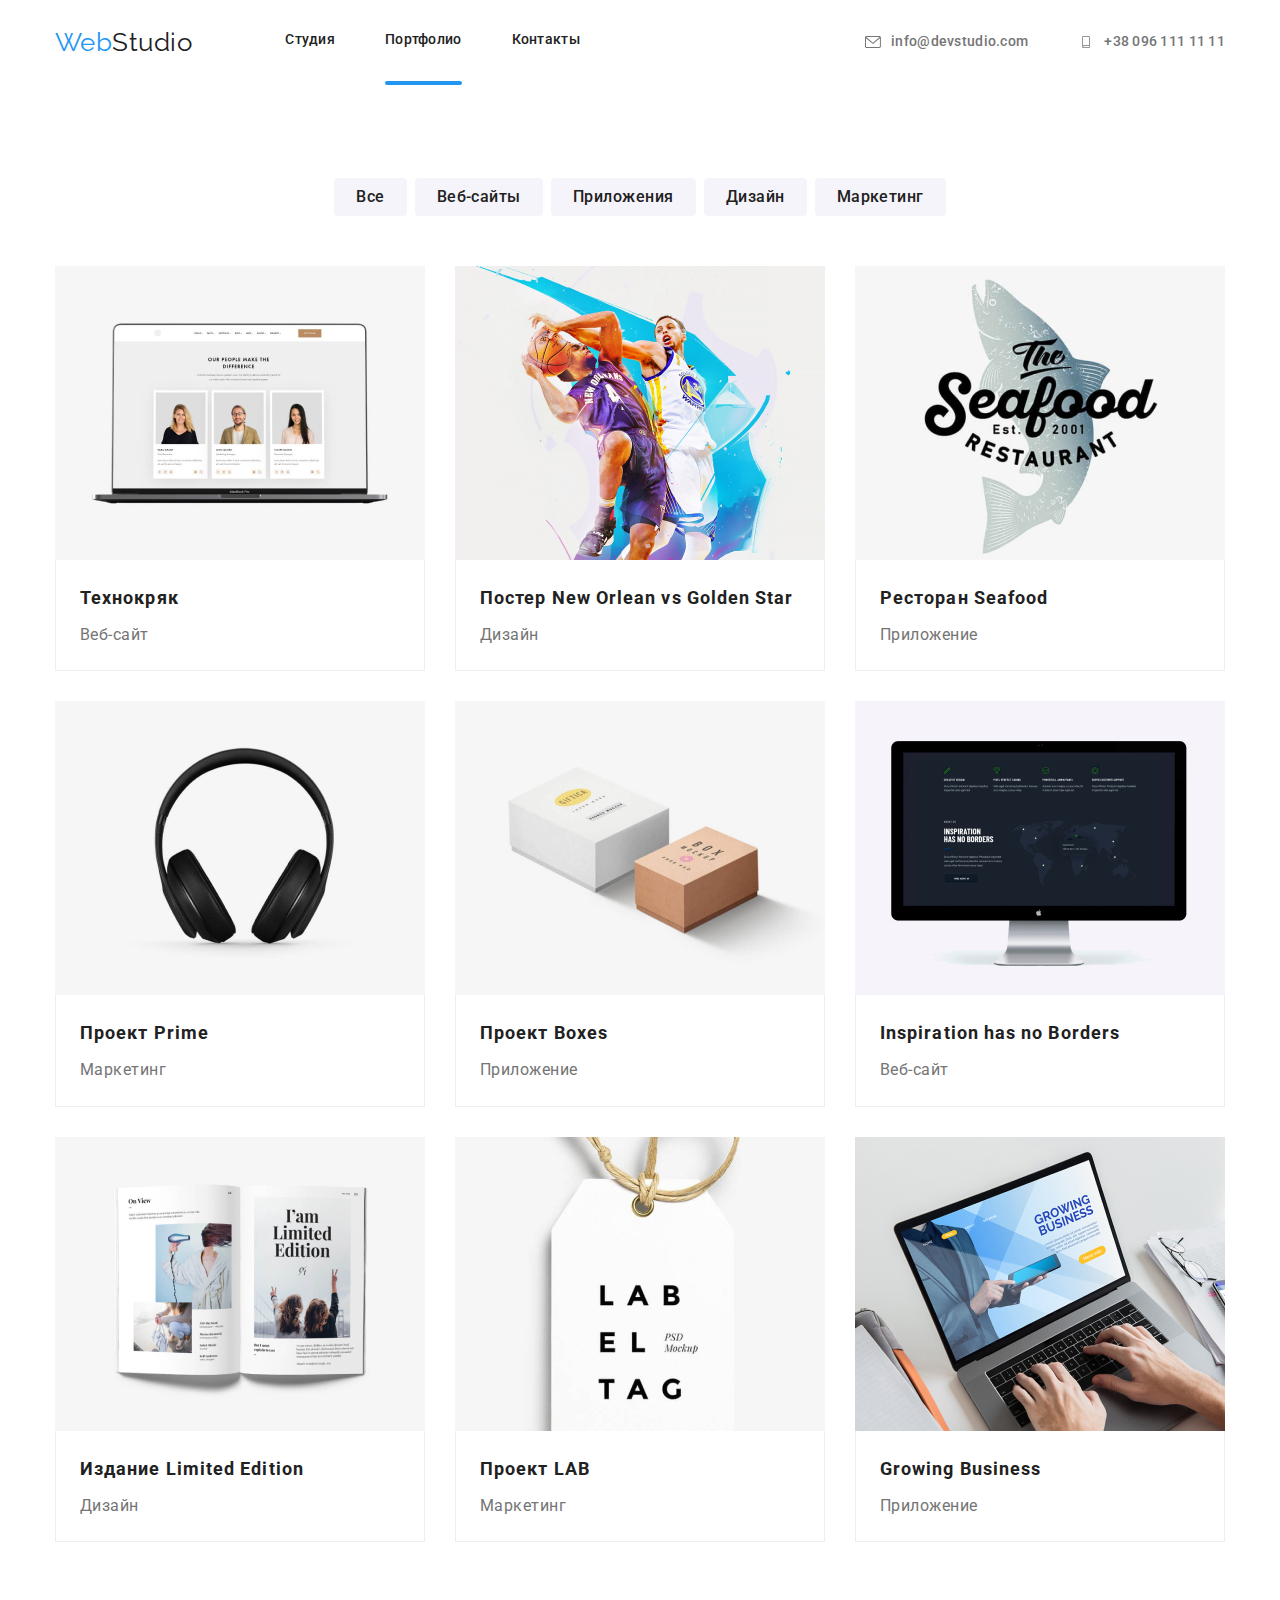
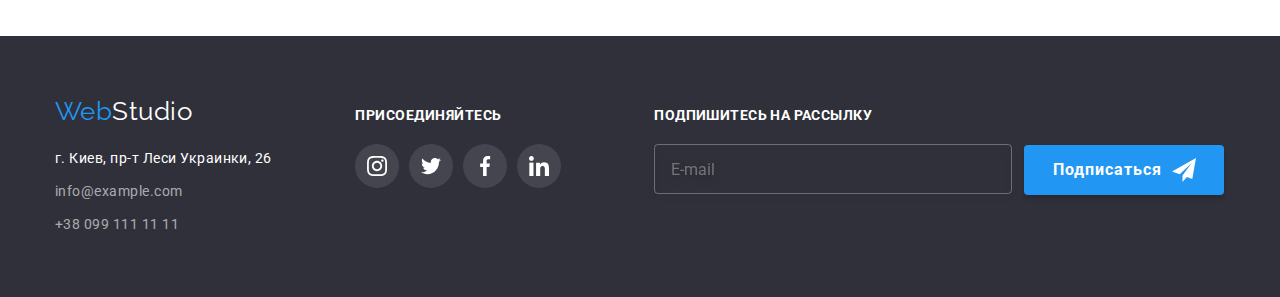
==== commit 1fca10ec: "final HW07 before check" ====
--- a/portfolio.html
+++ b/portfolio.html
@@ -10,7 +10,7 @@
     <link href="https://fonts.googleapis.com/css2?family=Raleway:wght@700&family=Roboto:wght@400;500;700;900&display=swap"
         rel="stylesheet">
     <link rel="stylesheet" href="https://cdnjs.cloudflare.com/ajax/libs/modern-normalize/1.0.0/modern-normalize.min.css" />
-    <link rel="stylesheet" href="./css/styles.css"/>
+    <link rel="stylesheet" href="./css/main.min.css"/>
 </head>
 <body>
     <!--Head-->
--- a/css/main.min.css
+++ b/css/main.min.css
@@ -0,0 +1,2 @@
+:root{--primary-text-color: #757575;--secondary-text-color: #ffffff;--text-title-color: #212121;--accent-color: #2196f3;--secondary-accent-color: #f5f4fa}body{color:var(--primary-text-color);font-family:Roboto, sans-serif;letter-spacing:0.03em}h1,h2,h3,h4,p,span{margin:0;padding:0}ul{list-style:none;margin:0;padding:0}.container{width:1200px;margin:0 auto;padding-left:15px;padding-right:15px}.header{border:1px solid #ececec}.header-container{display:-webkit-box;display:-webkit-flex;display:-ms-flexbox;display:flex;-webkit-box-align:center;-webkit-align-items:center;-ms-flex-align:center;align-items:center}.logo{font-family:Raleway;font-weight:400;font-size:26px;line-height:1.19;color:var(--accent-color);text-decoration:none;margin-right:93px}.accent{color:var(--text-title-color)}.nav{display:-webkit-box;display:-webkit-flex;display:-ms-flexbox;display:flex}.nav__item{margin-right:50px}.nav__item:last-child{margin-right:0}.nav__link_current::after{content:"";position:relative;display:block;top:33px;bottom:auto;width:100%;height:4px;background-color:#2196f3;-webkit-border-radius:4px;border-radius:4px}.nav__link{display:block;padding:32px 0;font-weight:500;font-size:14px;line-height:1.14;letter-spacing:0.02em;color:#212121;text-decoration:none;-webkit-transition:color 250ms cubic-bezier(0.4, 0, 0.2, 1);-o-transition:color 250ms cubic-bezier(0.4, 0, 0.2, 1);transition:color 250ms cubic-bezier(0.4, 0, 0.2, 1)}.nav__link:hover,.nav__link:focus{color:var(--accent-color)}.address{display:-webkit-box;display:-webkit-flex;display:-ms-flexbox;display:flex;margin-left:auto}.address .address__item+.address__item{margin-left:50px}.address__mail{display:-webkit-box;display:-webkit-flex;display:-ms-flexbox;display:flex;-webkit-box-align:center;-webkit-align-items:center;-ms-flex-align:center;align-items:center;font-weight:500;font-size:14px;line-height:1.14;letter-spacing:0.02em;padding:32px 0;text-decoration:none;color:var(--primary-text-color);-webkit-transition:color 250ms cubic-bezier(0.4, 0, 0.2, 1);-o-transition:color 250ms cubic-bezier(0.4, 0, 0.2, 1);transition:color 250ms cubic-bezier(0.4, 0, 0.2, 1)}.address__icon{width:16px;height:12px;margin-right:10px;fill:var(--primary-text-color);-webkit-transition:fill 250ms cubic-bezier(0.4, 0, 0.2, 1);-o-transition:fill 250ms cubic-bezier(0.4, 0, 0.2, 1);transition:fill 250ms cubic-bezier(0.4, 0, 0.2, 1)}.address__mail:hover,.address__mail:focus{color:var(--accent-color)}.address__mail:hover .address__icon,.address__mail:focus .address__icon{fill:var(--accent-color)}.address__phone{display:-webkit-box;display:-webkit-flex;display:-ms-flexbox;display:flex;-webkit-box-align:center;-webkit-align-items:center;-ms-flex-align:center;align-items:center;font-weight:500;font-size:14px;line-height:1.14;letter-spacing:0.02em;padding:32px 0;text-decoration:none;color:var(--primary-text-color);-webkit-transition:color 250ms cubic-bezier(0.4, 0, 0.2, 1);-o-transition:color 250ms cubic-bezier(0.4, 0, 0.2, 1);transition:color 250ms cubic-bezier(0.4, 0, 0.2, 1)}.address__phone:hover .address__icon,.address__phone:focus .address__icon{fill:var(--accent-color)}.address__phone:hover,.address__phone:focus{color:var(--accent-color)}.hero{background-image:-webkit-gradient(linear, left top, left bottom, from(rgba(47,48,58,0.4)), to(rgba(47,48,58,0.4))),url(../images/herobkg.jpg);background-image:-webkit-linear-gradient(rgba(47,48,58,0.4), rgba(47,48,58,0.4)),url(../images/herobkg.jpg);background-image:-o-linear-gradient(rgba(47,48,58,0.4), rgba(47,48,58,0.4)),url(../images/herobkg.jpg);background-image:linear-gradient(rgba(47,48,58,0.4), rgba(47,48,58,0.4)),url(../images/herobkg.jpg);background-repeat:no-repeat;-webkit-background-size:cover;background-size:cover;margin-left:auto;margin-right:auto;max-width:1600px;text-align:center;padding:200px 0}.hero__title{font-weight:900;font-size:44px;line-height:1.36;text-align:center;letter-spacing:0.06em;text-transform:uppercase;color:white;margin-bottom:30px}.hero__button{font-size:16px;line-height:1.9;padding:10px 32px;-webkit-border-radius:4px;border-radius:4px;border:transparent;letter-spacing:0.06em;color:#ffffff;background-color:var(--accent-color);cursor:pointer}.backdrop{position:fixed;top:0;left:0;width:100%;height:100%;background-color:rgba(0,0,0,0.2);z-index:1;cursor:pointer}.is-hidden{pointer-events:none;opacity:0;visibility:hidden}.modal{width:528px;height:581px;padding:40px;background-color:#ffffff;position:absolute;top:50%;left:50%;-webkit-transform:translate(-50%, -50%);-ms-transform:translate(-50%, -50%);transform:translate(-50%, -50%)}.modal__headline{font-style:normal;font-weight:bold;font-size:20px;line-height:1.15em;text-align:center;letter-spacing:0.03em;color:var(--text-title-color)}.modal-close-icon{width:18px;height:18px}.modal-close-button{display:-webkit-box;display:-webkit-flex;display:-ms-flexbox;display:flex;-webkit-box-pack:center;-webkit-justify-content:center;-ms-flex-pack:center;justify-content:center;-webkit-box-align:center;-webkit-align-items:center;-ms-flex-align:center;align-items:center;position:absolute;background-color:#ffffff;top:0;right:0;width:30px;height:30px;-webkit-border-radius:50%;border-radius:50%;border:1px solid rgba(0,0,0,0.1);margin-top:8px;margin-right:8px;cursor:pointer;-webkit-transition:fill 250ms cubic-bezier(0.4, 0, 0.2, 1);-o-transition:fill 250ms cubic-bezier(0.4, 0, 0.2, 1);transition:fill 250ms cubic-bezier(0.4, 0, 0.2, 1)}.modal-close-icon:hover{fill:#2196f3}.modal-form{margin-top:12px}.modal-form__input-box{display:block;margin-bottom:10px;font-style:normal;font-weight:normal;color:var(--primary-text-color);font-size:12px;line-height:1.16em;letter-spacing:0.03em;position:relative}.modal-form__textarea-box{display:block;margin-bottom:20px;font-style:normal;font-weight:normal;color:var(--primary-text-color);font-size:12px;line-height:1.16em;letter-spacing:0.03em;position:relative}.modal-form__input,.modal-form__textarea-comment{width:100%;height:40px;border:1px solid rgba(33,33,33,0.2);-webkit-box-sizing:border-box;box-sizing:border-box;-webkit-border-radius:4px;border-radius:4px;margin-top:4px;padding-left:42px;-webkit-transition:border 250ms cubic-bezier(0.4, 0, 0.2, 1);-o-transition:border 250ms cubic-bezier(0.4, 0, 0.2, 1);transition:border 250ms cubic-bezier(0.4, 0, 0.2, 1)}.modal-form__input-icon{width:18px;height:18px;position:absolute;top:50%;left:10px;-webkit-transition:fill 250ms cubic-bezier(0.4, 0, 0.2, 1);-o-transition:fill 250ms cubic-bezier(0.4, 0, 0.2, 1);transition:fill 250ms cubic-bezier(0.4, 0, 0.2, 1)}.modal-form__textarea-comment{display:block;font-family:inherit;resize:none;width:448px;height:120px;padding:12px 16px;font-style:normal;font-weight:normal;font-size:14px;line-height:1.14em;letter-spacing:0.01em;color:rgba(117,117,117,0.5)}.modal-form__input:focus{outline:none;border:1px solid #2196f3}.modal-form__input:focus+.modal-form__input-icon{fill:var(--accent-color)}.modal-form__condition-box{display:-webkit-box;display:-webkit-flex;display:-ms-flexbox;display:flex;-webkit-box-pack:center;-webkit-justify-content:center;-ms-flex-pack:center;justify-content:center;-webkit-box-align:center;-webkit-align-items:center;-ms-flex-align:center;align-items:center;margin-bottom:30px;font-size:14px;line-height:1.7em;letter-spacing:0.03em;color:var(--primary-text-color)}.modal-form__checkbox{position:absolute;margin-right:7px;-webkit-appearance:none}.modal-form__condition-box-icon{width:16px;height:15px;border:2px solid black;-webkit-border-radius:2px;border-radius:2px;margin-right:7px}.modal-form__checkbox:checked+.modal-form__condition-box-icon{background-color:var(--accent-color);border:transparent}.modal-form__condition-link{font-size:14px;color:var(--accent-color);text-decoration:underline}.form-submit-button{margin:0 auto;width:200px;height:50px;background-color:var(--accent-color);font-style:normal;font-weight:bold;font-size:16px;line-height:1.8em;display:block;-webkit-box-align:center;-webkit-align-items:center;-ms-flex-align:center;align-items:center;text-align:center;letter-spacing:0.06em;color:#ffffff;-webkit-border-radius:4px;border-radius:4px;border:transparent;-webkit-transition:-webkit-box-shadow 250ms cubic-bezier(0.4, 0, 0.2, 1);transition:-webkit-box-shadow 250ms cubic-bezier(0.4, 0, 0.2, 1);-o-transition:box-shadow 250ms cubic-bezier(0.4, 0, 0.2, 1);transition:box-shadow 250ms cubic-bezier(0.4, 0, 0.2, 1);transition:box-shadow 250ms cubic-bezier(0.4, 0, 0.2, 1), -webkit-box-shadow 250ms cubic-bezier(0.4, 0, 0.2, 1)}.form-submit-button:focus,.form-submit-button:hover{-webkit-box-shadow:0px 4px 4px rgba(0,0,0,0.15);box-shadow:0px 4px 4px rgba(0,0,0,0.15);cursor:pointer}.section{width:100%;padding:94px 0}.section__title{font-weight:700;font-size:36px;line-height:1.17;text-align:center;color:var(--text-title-color);margin-bottom:50px}.visually-hidden{position:absolute;clip:rect(0 0 0 0);width:1px;height:1px;margin:-1px}.thumb{display:-webkit-box;display:-webkit-flex;display:-ms-flexbox;display:flex;-webkit-box-pack:center;-webkit-justify-content:center;-ms-flex-pack:center;justify-content:center;-webkit-box-align:center;-webkit-align-items:center;-ms-flex-align:center;align-items:center;width:270px;height:120px;background-color:#f5f4fa;-webkit-border-radius:4px;border-radius:4px;margin-bottom:30px}.advantage-icon{width:70px;height:70px}.section-list{display:-webkit-box;display:-webkit-flex;display:-ms-flexbox;display:flex}.section-list__item{margin-right:30px;padding:0}.section-list__item:last-child{margin-right:0}.section-list__title{font-weight:700;font-size:14px;line-height:1.14;margin-bottom:10px;text-transform:uppercase;color:var(--text-title-color)}.section-list__text{font-size:14px;line-height:1.71}.work-section{padding-top:0}img{display:block;max-width:100%;height:auto}.image-description{position:relative}.description-block{position:absolute;display:-webkit-box;display:-webkit-flex;display:-ms-flexbox;display:flex;width:370px;height:70px;-webkit-box-pack:center;-webkit-justify-content:center;-ms-flex-pack:center;justify-content:center;-webkit-box-align:center;-webkit-align-items:center;-ms-flex-align:center;align-items:center;bottom:0px;background:rgba(47,48,58,0.8)}.description-block__text{font-weight:bold;font-size:14px;line-height:1.14;text-align:center;letter-spacing:0.03em;text-transform:uppercase;color:#ffffff}.team-section__list{display:-webkit-box;display:-webkit-flex;display:-ms-flexbox;display:flex}.team-section{background-color:var(--secondary-accent-color)}.team-section__item{margin-right:30px;background:#ffffff;-webkit-box-shadow:0px 1px 3px rgba(0,0,0,0.12),0px 1px 1px rgba(0,0,0,0.14),0px 2px 1px rgba(0,0,0,0.2);box-shadow:0px 1px 3px rgba(0,0,0,0.12),0px 1px 1px rgba(0,0,0,0.14),0px 2px 1px rgba(0,0,0,0.2);-webkit-border-radius:0px 0px 4px 4px;border-radius:0px 0px 4px 4px}.team-section__item:last-child{margin-right:0}.team-names__title{font-weight:500;font-size:16px;line-height:1.19;text-align:center;color:var(--text-title-color);margin-bottom:10px}.team-names__text{font-size:16px;line-height:1.19;text-align:center}.team-names{padding-top:30px;padding-bottom:30px}.team-social{display:-webkit-box;display:-webkit-flex;display:-ms-flexbox;display:flex;-webkit-box-pack:center;-webkit-justify-content:center;-ms-flex-pack:center;justify-content:center;margin-top:16px}.team-social__link{display:-webkit-box;display:-webkit-flex;display:-ms-flexbox;display:flex;-webkit-box-pack:center;-webkit-justify-content:center;-ms-flex-pack:center;justify-content:center;-webkit-box-align:center;-webkit-align-items:center;-ms-flex-align:center;align-items:center;width:44px;height:44px;-webkit-border-radius:50%;border-radius:50%;-webkit-transition:background-color 250ms cubic-bezier(0.4, 0, 0.2, 1);-o-transition:background-color 250ms cubic-bezier(0.4, 0, 0.2, 1);transition:background-color 250ms cubic-bezier(0.4, 0, 0.2, 1)}.team-social__item{margin-right:10px}.team-social__item:last-child{margin-right:0}.team-social__icon{display:-webkit-box;display:-webkit-flex;display:-ms-flexbox;display:flex;-webkit-box-align:center;-webkit-align-items:center;-ms-flex-align:center;align-items:center;width:20px;height:20px;fill:#afb1b8;-webkit-transition:fill 250ms cubic-bezier(0.4, 0, 0.2, 1);-o-transition:fill 250ms cubic-bezier(0.4, 0, 0.2, 1);transition:fill 250ms cubic-bezier(0.4, 0, 0.2, 1)}.team-social__link:hover,.team-social__link:focus{background-color:#2196f3}.team-social__link:hover .team-social__icon,.team-social__link:focus .team-social__icon{fill:white}.customers{display:-webkit-box;display:-webkit-flex;display:-ms-flexbox;display:flex}.customers__item{margin-right:30px;width:170px;height:92px}.customers__item:last-child{margin-right:0}.customers__link{display:-webkit-box;display:-webkit-flex;display:-ms-flexbox;display:flex;-webkit-box-align:center;-webkit-align-items:center;-ms-flex-align:center;align-items:center;-webkit-box-pack:center;-webkit-justify-content:center;-ms-flex-pack:center;justify-content:center;width:100%;height:100%;border:1px solid #afb1b8;-webkit-border-radius:4px;border-radius:4px;-webkit-transition:border-color 250ms cubic-bezier(0.4, 0, 0.2, 1);-o-transition:border-color 250ms cubic-bezier(0.4, 0, 0.2, 1);transition:border-color 250ms cubic-bezier(0.4, 0, 0.2, 1)}.customers__icon{width:106px;height:60px;fill:#afb1b8;-webkit-transition:fill 250ms cubic-bezier(0.4, 0, 0.2, 1);-o-transition:fill 250ms cubic-bezier(0.4, 0, 0.2, 1);transition:fill 250ms cubic-bezier(0.4, 0, 0.2, 1)}.customers__link:hover,.customers__link:focus{border-color:#2196f3}.customers__link:hover .customers__icon,.customers__link:focus .customers__icon{fill:#2196f3}.footer{background-color:#2f303a;padding:60px 0}.footer-container{display:-webkit-box;display:-webkit-flex;display:-ms-flexbox;display:flex;-webkit-box-align:baseline;-webkit-align-items:baseline;-ms-flex-align:baseline;align-items:baseline}.footbox{margin-left:70px}.footer-address__link{font-size:14px;line-height:1.71;font-style:normal;color:rgba(255,255,255,0.6);text-decoration:none;-webkit-transition:color 250ms cubic-bezier(0.4, 0, 0.2, 1);-o-transition:color 250ms cubic-bezier(0.4, 0, 0.2, 1);transition:color 250ms cubic-bezier(0.4, 0, 0.2, 1)}.footer-address__link_color{color:#ffffff}.accent-footer{color:#ffffff}.footer-address__link:hover{color:var(--accent-color)}.footer-address__link:focus{color:var(--accent-color)}.footer-address__item{margin-bottom:9px}.footer-address__item:last-child{margin-bottom:0}address{margin-top:20px}.footer-social{display:-webkit-box;display:-webkit-flex;display:-ms-flexbox;display:flex;-webkit-box-pack:center;-webkit-justify-content:center;-ms-flex-pack:center;justify-content:center;margin-top:20px}.footer-social__link{display:-webkit-box;display:-webkit-flex;display:-ms-flexbox;display:flex;-webkit-box-pack:center;-webkit-justify-content:center;-ms-flex-pack:center;justify-content:center;-webkit-box-align:center;-webkit-align-items:center;-ms-flex-align:center;align-items:center;width:44px;height:44px;-webkit-border-radius:50%;border-radius:50%;background-color:rgba(255,255,255,0.1);-webkit-transition:background-color 250ms cubic-bezier(0.4, 0, 0.2, 1);-o-transition:background-color 250ms cubic-bezier(0.4, 0, 0.2, 1);transition:background-color 250ms cubic-bezier(0.4, 0, 0.2, 1)}.footer-social__item{margin-right:10px}.footer-social__item:last-child{margin-right:0}.footer-social__icon{width:20px;height:20px;fill:#fff;-webkit-transition:fill 250ms cubic-bezier(0.4, 0, 0.2, 1);-o-transition:fill 250ms cubic-bezier(0.4, 0, 0.2, 1);transition:fill 250ms cubic-bezier(0.4, 0, 0.2, 1)}.footer-social__link:hover,.footer-social__link:focus{background-color:#2196f3}.footer-social__link:hover .footer-social__icon,.footer-social__link:focus .footer-social__icon{fill:white}.footbox__text{font-weight:bold;font-size:14px;line-height:1.14;color:#ffffff}.subscribe{margin-left:93px}.subscribe-form{display:-webkit-box;display:-webkit-flex;display:-ms-flexbox;display:flex;-webkit-box-align:baseline;-webkit-align-items:baseline;-ms-flex-align:baseline;align-items:baseline;margin-top:20px}.subscribe__headline{font-style:normal;font-weight:bold;font-size:14px;line-height:1.14em;letter-spacing:0.03em;text-transform:uppercase;color:#ffffff}.subscribe-form__input{width:358px;height:50px;border:1px solid rgba(255,255,255,0.3);-webkit-filter:drop-shadow(0px 4px 4px rgba(0,0,0,0.15));filter:drop-shadow(0px 4px 4px rgba(0,0,0,0.15));background-color:transparent;-webkit-border-radius:4px;border-radius:4px;padding:15px 16px;margin-right:12px}.subscribe-button{display:-webkit-box;display:-webkit-flex;display:-ms-flexbox;display:flex;-webkit-box-align:center;-webkit-align-items:center;-ms-flex-align:center;align-items:center;-webkit-box-pack:center;-webkit-justify-content:center;-ms-flex-pack:center;justify-content:center;margin:0 auto;width:200px;height:50px;background-color:var(--accent-color);font-style:normal;font-weight:bold;font-size:16px;line-height:1.8em;letter-spacing:0.06em;color:#ffffff;border:transparent;-webkit-border-radius:4px;border-radius:4px;-webkit-box-shadow:0px 4px 4px rgba(0,0,0,0.15);box-shadow:0px 4px 4px rgba(0,0,0,0.15);cursor:pointer}.subscribe-button-icon{margin-left:10px;width:24px;height:24px}.filter__title{font-weight:700;font-size:36px;line-height:1.17;text-align:center;color:var(--text-title-color)}.filter{display:-webkit-box;display:-webkit-flex;display:-ms-flexbox;display:flex;margin-bottom:50px;-webkit-box-pack:center;-webkit-justify-content:center;-ms-flex-pack:center;justify-content:center}.filter__button{background-color:var(--secondary-accent-color);color:var(--text-title-color);font-family:Roboto;font-weight:500;font-weight:500;font-size:16px;line-height:26px;letter-spacing:0.03em;cursor:pointer;border:none;-webkit-border-radius:4px;border-radius:4px;padding:6px 22px;-webkit-transition-property:background-color, color, -webkit-box-shadow;transition-property:background-color, color, -webkit-box-shadow;-o-transition-property:background-color, color, box-shadow;transition-property:background-color, color, box-shadow;transition-property:background-color, color, box-shadow, -webkit-box-shadow;-webkit-transition-duration:250ms;-o-transition-duration:250ms;transition-duration:250ms;-webkit-transition-timing-function:cubic-bezier(0.4, 0, 0.2, 1);-o-transition-timing-function:cubic-bezier(0.4, 0, 0.2, 1);transition-timing-function:cubic-bezier(0.4, 0, 0.2, 1)}.filter__button:hover,.filter__button:focus{background-color:var(--accent-color);color:var(--secondary-text-color);-webkit-box-shadow:0px 3px 1px rgba(0,0,0,0.1),0px 1px 2px rgba(0,0,0,0.08),0px 2px 2px rgba(0,0,0,0.12);box-shadow:0px 3px 1px rgba(0,0,0,0.1),0px 1px 2px rgba(0,0,0,0.08),0px 2px 2px rgba(0,0,0,0.12)}.filter__item{margin-right:8px}.filter__item:last-child{margin-right:0}.gallery{display:-webkit-box;display:-webkit-flex;display:-ms-flexbox;display:flex;-webkit-flex-wrap:wrap;-ms-flex-wrap:wrap;flex-wrap:wrap;margin-left:-30px;margin-top:-30px}.gallery__item{-webkit-flex-basis:-webkit-calc(100% / 3 - 30px);-ms-flex-preferred-size:calc(100% / 3 - 30px);flex-basis:calc(100% / 3 - 30px);margin-left:30px;margin-top:30px}.gallery__link{display:block;text-decoration:none;-webkit-transition:-webkit-box-shadow 250ms cubic-bezier(0.4, 0, 0.2, 1);transition:-webkit-box-shadow 250ms cubic-bezier(0.4, 0, 0.2, 1);-o-transition:box-shadow 250ms cubic-bezier(0.4, 0, 0.2, 1);transition:box-shadow 250ms cubic-bezier(0.4, 0, 0.2, 1);transition:box-shadow 250ms cubic-bezier(0.4, 0, 0.2, 1), -webkit-box-shadow 250ms cubic-bezier(0.4, 0, 0.2, 1)}.gallery__link:hover,.gallery__link:focus{-webkit-box-shadow:0px 1px 1px rgba(0,0,0,0.12),0px 4px 4px rgba(0,0,0,0.06),1px 4px 6px rgba(0,0,0,0.16);box-shadow:0px 1px 1px rgba(0,0,0,0.12),0px 4px 4px rgba(0,0,0,0.06),1px 4px 6px rgba(0,0,0,0.16)}.portfolio-overlay{position:relative;overflow:hidden}.overlay-text{position:absolute;top:0;left:0;width:100%;height:294px;font-size:18px;line-height:1.5;letter-spacing:0.03em;color:#ffffff;background-color:#2196f3;margin:0;padding:63px 24px;-webkit-transform:translateY(100%);-ms-transform:translateY(100%);transform:translateY(100%);-webkit-transition:250ms cubic-bezier(0.4, 0, 0.2, 1) -webkit-transform;transition:250ms cubic-bezier(0.4, 0, 0.2, 1) -webkit-transform;-o-transition:250ms cubic-bezier(0.4, 0, 0.2, 1) transform;transition:250ms cubic-bezier(0.4, 0, 0.2, 1) transform;transition:250ms cubic-bezier(0.4, 0, 0.2, 1) transform, 250ms cubic-bezier(0.4, 0, 0.2, 1) -webkit-transform;opacity:0}.gallery__link:hover .overlay-text,.gallery__link:focus .overlay-text{-webkit-transform:translateY(0%);-ms-transform:translateY(0%);transform:translateY(0%);opacity:1}.signature__title{font-weight:700;font-size:18px;line-height:2;letter-spacing:0.06em;color:var(--text-title-color);margin-bottom:4px}.signature__text{font-size:16px;line-height:1.9;color:var(--primary-text-color)}.signature{padding:20px 24px;border-bottom:1px solid #eeeeee;border-left:1px solid #eeeeee;border-right:1px solid #eeeeee}
+/*# sourceMappingURL=main.min.css.map */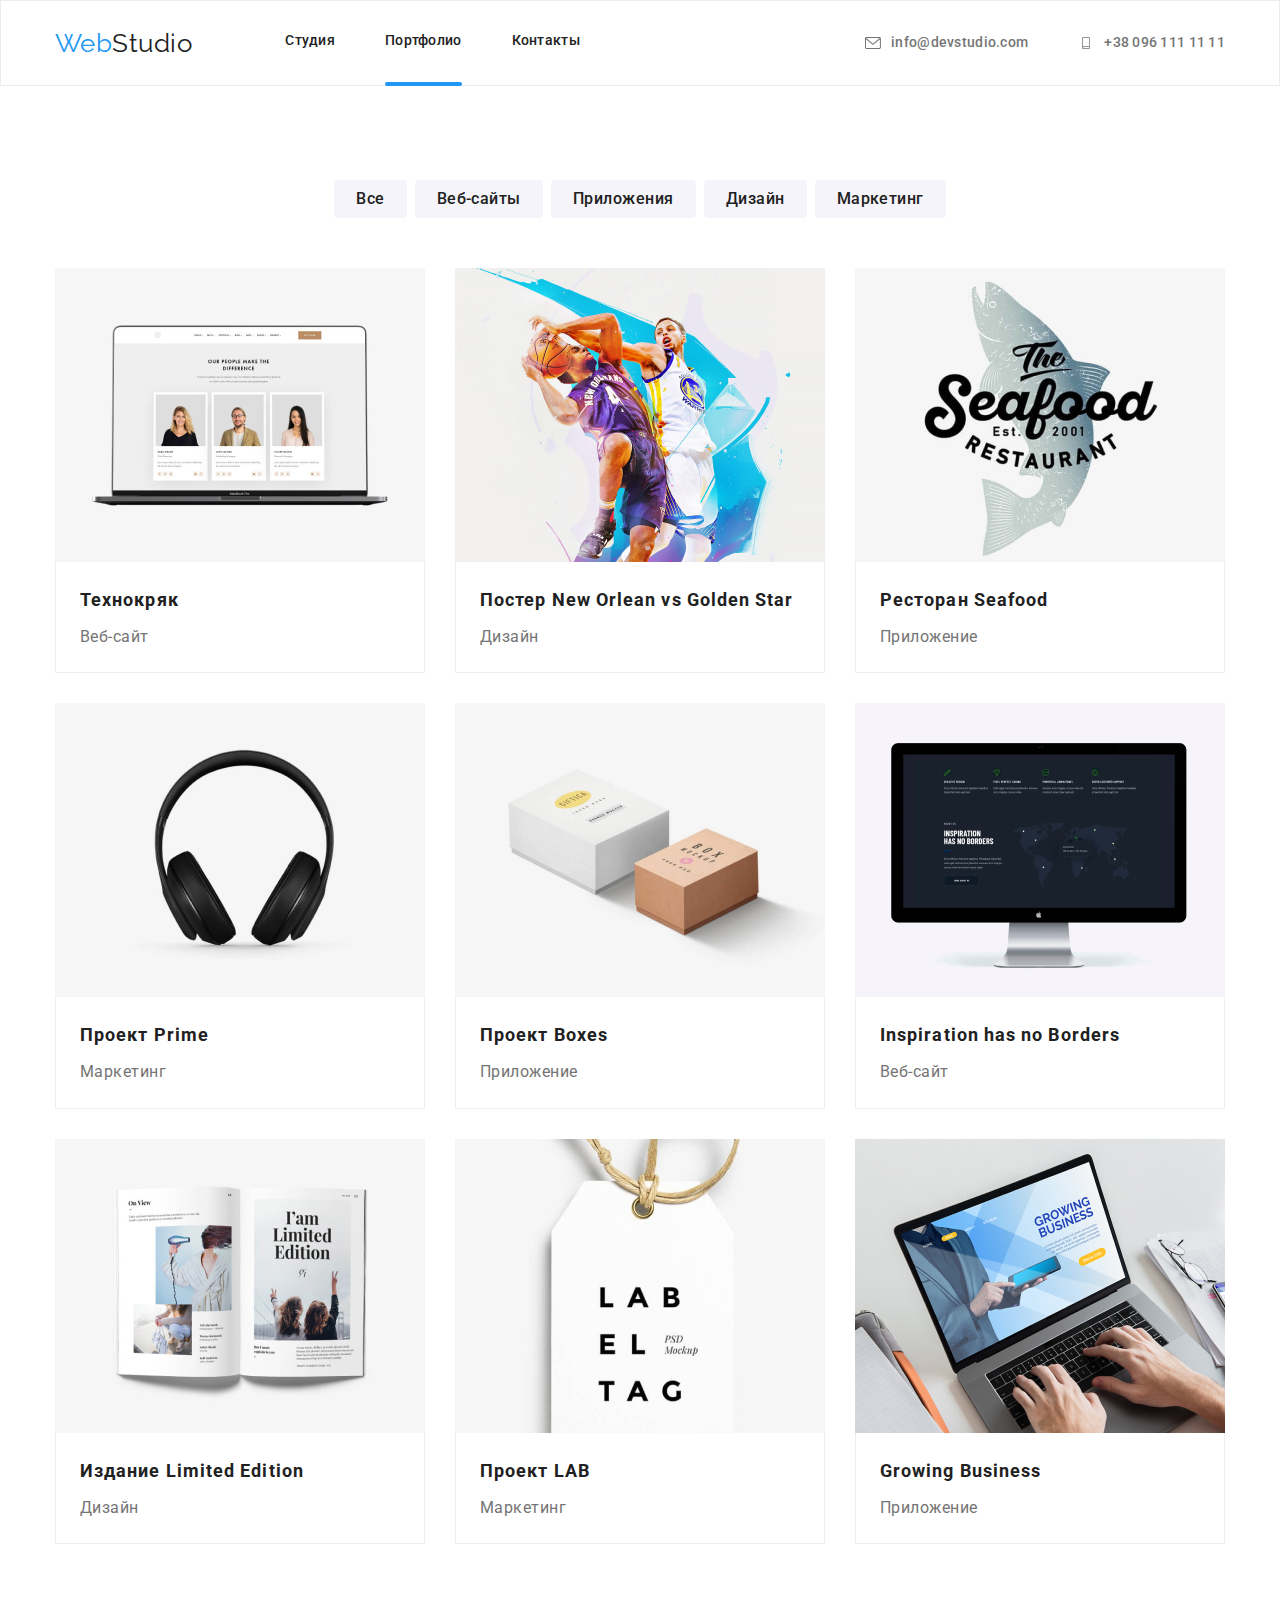
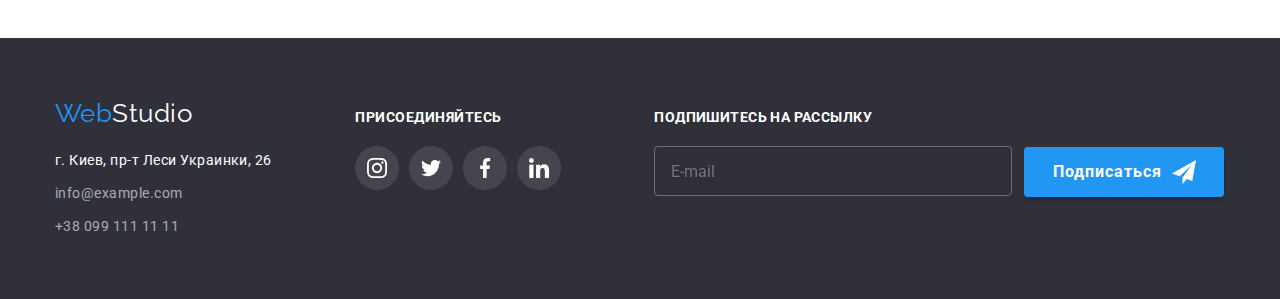
==== commit 882157a7: "final HW7" ====
--- a/portfolio.html
+++ b/portfolio.html
@@ -14,27 +14,27 @@
 </head>
 <body>
     <!--Head-->
-    <header>
-        <div class="container header-container">
+    <header class="header">
+        <div class="container header__container">
             <a href="" class="logo">Web<span class="accent">Studio</span></a>
             <nav>
                 <ul class="nav">
                     <li class="nav__item"><a href="./index.html" class="nav__link">Студия</a></li>
-                    <li class="nav__item"><a href="" class="nav__link nav__link_current">Портфолио</a></li>
+                    <li class="nav__item"><a href="" class="nav__link nav__link--current">Портфолио</a></li>
                     <li class="nav__item"><a href="" class="nav__link">Контакты</a></li>
                 </ul>
             </nav>
             <ul class="address">
                 <li class="address__item">
     
-                    <a href="mailto:info@devstudio.com" class="address__mail"><svg class="address__icon">
+                    <a href="mailto:info@devstudio.com" class="address__link"><svg class="address__icon">
                             <use href="images/icons.svg#envelope"></use>
                         </svg>info@devstudio.com</a>
     
                 </li>
                 <li class="address__item">
     
-                    <a href="tel:+380961111111" class="address__phone"><svg class="address__icon">
+                    <a href="tel:+380961111111" class="address__link"><svg class="address__icon">
                             <use href="images/icons.svg#smartphone"></use>
                         </svg>+38 096 111 11 11</a>
                 </li>
@@ -61,102 +61,102 @@
          <li class="gallery__item">
               
                  <a href="#" class="gallery__link">
-                  <div class="portfolio-overlay">
+                  <div class="gallery__overlay">
                      <img src="./images/технокряк.jpg" alt="Our People Make The Difference" width="370">
-                    <p class="overlay-text">
+                    <p class="gallery__overlay-text">
                     Технокряк это современная площадка распространения коронавируса. Компании используют эту платформу для цифрового
                     шпионажа и атак на защищённые сервера конкурентов.
                      </p> 
                   </div>
-            <div class="signature">
-             <h2 class="signature__title">Технокряк</h2>
-             <p class="signature__text">Веб-сайт</p>
+            <div class="gallery__thumb">
+             <h2 class="gallery__title">Технокряк</h2>
+             <p class="gallery__text">Веб-сайт</p>
             </div></a>
          </li>
         <li class="gallery__item">
            <a href="#" class="gallery__link">
-            <div class="portfolio-overlay">   
+            <div class="gallery__overlay">   
                <img src="./images/basketball.jpg" alt="Basketball poster New Orlean vs Golden Star" width="370"> 
-               <p class="overlay-text">Lorem ipsum dolor sit amet consectetur adipisicing elit. Saepe, ullam?</p>
-            </div>
-           <div class="signature">
-               <h2 class="signature__title">Постер New Orlean vs Golden Star</h2>
-               <p class="signature__text">Дизайн</p>
+               <p class="gallery__overlay-text">Lorem ipsum dolor sit amet consectetur adipisicing elit. Saepe, ullam?</p>
+            </div>
+           <div class="gallery__thumb">
+               <h2 class="gallery__title">Постер New Orlean vs Golden Star</h2>
+               <p class="gallery__text">Дизайн</p>
           </div></a>
         </li>
         <li class="gallery__item">
             <a href="#" class="gallery__link">
-             <div class="portfolio-overlay">   <img src="./images/seafood.jpg" alt="Лого  ресторана Seafood" width="370">
-             <p class="overlay-text">Lorem ipsum dolor sit amet consectetur adipisicing elit. Nam, eveniet?</p>
-            </div>
-           <div class="signature">
-               <h2 class="signature__title">Ресторан Seafood</h2>
-               <p class="signature__text">Приложение</p> 
-           </div></a>
-        </li>
-        <li class="gallery__item">
-           <a href="#" class="gallery__link">
-             <div class="portfolio-overlay">
+             <div class="gallery__overlay">   <img src="./images/seafood.jpg" alt="Лого  ресторана Seafood" width="370">
+             <p class="gallery__overlay-text">Lorem ipsum dolor sit amet consectetur adipisicing elit. Nam, eveniet?</p>
+            </div>
+           <div class="gallery__thumb">
+               <h2 class="gallery__title">Ресторан Seafood</h2>
+               <p class="gallery__text">Приложение</p> 
+           </div></a>
+        </li>
+        <li class="gallery__item">
+           <a href="#" class="gallery__link">
+             <div class="gallery__overlay">
                 <img src="./images/phones.jpg" alt="Phones" width="370">
-              <p class="overlay-text">Lorem ipsum dolor sit, amet consectetur adipisicing elit. Iure, dolorem!</p>
-            </div>
-           <div class="signature">
-               <h2 class="signature__title">Проект Prime</h2>
-               <p class="signature__text">Маркетинг</p>
-           </div></a>
-        </li>
-        <li class="gallery__item">
-           <a href="#" class="gallery__link">
-             <div class="portfolio-overlay"><img src="./images/boxes.jpg" alt="Two Boxes" width="370">
-              <p class="overlay-text">Lorem ipsum dolor sit amet consectetur adipisicing elit. Voluptates, sed?</p>
+              <p class="gallery__overlay-text">Lorem ipsum dolor sit, amet consectetur adipisicing elit. Iure, dolorem!</p>
+            </div>
+           <div class="gallery__thumb">
+               <h2 class="gallery__title">Проект Prime</h2>
+               <p class="gallery__text">Маркетинг</p>
+           </div></a>
+        </li>
+        <li class="gallery__item">
+           <a href="#" class="gallery__link">
+             <div class="gallery__overlay"><img src="./images/boxes.jpg" alt="Two Boxes" width="370">
+              <p class="gallery__overlay-text">Lorem ipsum dolor sit amet consectetur adipisicing elit. Voluptates, sed?</p>
             </div> 
-           <div class="signature">
-               <h2 class="signature__title">Проект Boxes</h3>
-               <p class="signature__text">Приложение</p>
+           <div class="gallery__thumb">
+               <h2 class="gallery__title">Проект Boxes</h3>
+               <p class="gallery__text">Приложение</p>
            </div></a>
         </li>
         <li class="gallery__item">
           <a href="#" class="gallery__link">
-            <div class="portfolio-overlay"> 
+            <div class="gallery__overlay"> 
                 <img src="./images/monitor.jpg" alt="Display" width="370">
-             <p class="overlay-text">Lorem ipsum dolor sit amet consectetur adipisicing elit. Omnis, quam.</p>
-            </div>
-          <div class="signature">
-              <h2 class="signature__title">Inspiration has no Borders</h2>
-              <p class="signature__text">Веб-сайт</p>
+             <p class="gallery__overlay-text">Lorem ipsum dolor sit amet consectetur adipisicing elit. Omnis, quam.</p>
+            </div>
+          <div class="gallery__thumb">
+              <h2 class="gallery__title">Inspiration has no Borders</h2>
+              <p class="gallery__text">Веб-сайт</p>
          </div></a>
         </li>
         <li class="gallery__item">
            <a href="#" class="gallery__link">
-              <div class="portfolio-overlay">
+              <div class="gallery__overlay">
                   <img src="./images/booklimited.jpg" alt="book Limited Edition" width="370">
-              <p class="overlay-text">Lorem ipsum dolor sit amet consectetur, adipisicing elit. Asperiores, veritatis.</p>
-            </div>
-           <div class="signature">
-               <h2 class="signature__title">Издание Limited Edition</h2>
-               <p class="signature__text">Дизайн</p>
+              <p class="gallery__overlay-text">Lorem ipsum dolor sit amet consectetur, adipisicing elit. Asperiores, veritatis.</p>
+            </div>
+           <div class="gallery__thumb">
+               <h2 class="gallery__title">Издание Limited Edition</h2>
+               <p class="gallery__text">Дизайн</p>
            </div></a>
         </li>
         <li class="gallery__item">
           <a href="#" class="gallery__link">
-             <div class="portfolio-overlay"> 
+             <div class="gallery__overlay"> 
                  <img src="./images/labelbag.jpg" alt="Label" width="370">
-                 <p class="overlay-text">Lorem ipsum dolor sit amet consectetur, adipisicing elit. Unde, rerum.</p>
-            </div>
-          <div class="signature">
-            <h2 class="signature__title">Проект LAB</h2>
-            <p class="signature__text">Маркетинг</p>  
+                 <p class="gallery__overlay-text">Lorem ipsum dolor sit amet consectetur, adipisicing elit. Unde, rerum.</p>
+            </div>
+          <div class="gallery__thumb">
+            <h2 class="gallery__title">Проект LAB</h2>
+            <p class="gallery__text">Маркетинг</p>  
           </div> </a>
         </li>
         <li class="gallery__item">
           <a href="#" class="gallery__link">
-             <div class="portfolio-overlay"> 
+             <div class="gallery__overlay"> 
              <img src="./images/notebook.jpg" alt="Notebook" width="370">
-             <p class="overlay-text">Lorem, ipsum dolor sit amet consectetur adipisicing elit. Dolorem, hic!</p>
-            </div>
-          <div class="signature">
-             <h2 class="signature__title">Growing Business</h3>
-             <p class="signature__text">Приложение</p> 
+             <p class="gallery__overlay-text">Lorem, ipsum dolor sit amet consectetur adipisicing elit. Dolorem, hic!</p>
+            </div>
+          <div class="gallery__thumb">
+             <h2 class="gallery__title">Growing Business</h3>
+             <p class="gallery__text">Приложение</p> 
           </div> </a>
         </li>    
        </ul>
--- a/css/main.min.css
+++ b/css/main.min.css
@@ -1,2 +1,2 @@
-:root{--primary-text-color: #757575;--secondary-text-color: #ffffff;--text-title-color: #212121;--accent-color: #2196f3;--secondary-accent-color: #f5f4fa}body{color:var(--primary-text-color);font-family:Roboto, sans-serif;letter-spacing:0.03em}h1,h2,h3,h4,p,span{margin:0;padding:0}ul{list-style:none;margin:0;padding:0}.container{width:1200px;margin:0 auto;padding-left:15px;padding-right:15px}.header{border:1px solid #ececec}.header-container{display:-webkit-box;display:-webkit-flex;display:-ms-flexbox;display:flex;-webkit-box-align:center;-webkit-align-items:center;-ms-flex-align:center;align-items:center}.logo{font-family:Raleway;font-weight:400;font-size:26px;line-height:1.19;color:var(--accent-color);text-decoration:none;margin-right:93px}.accent{color:var(--text-title-color)}.nav{display:-webkit-box;display:-webkit-flex;display:-ms-flexbox;display:flex}.nav__item{margin-right:50px}.nav__item:last-child{margin-right:0}.nav__link_current::after{content:"";position:relative;display:block;top:33px;bottom:auto;width:100%;height:4px;background-color:#2196f3;-webkit-border-radius:4px;border-radius:4px}.nav__link{display:block;padding:32px 0;font-weight:500;font-size:14px;line-height:1.14;letter-spacing:0.02em;color:#212121;text-decoration:none;-webkit-transition:color 250ms cubic-bezier(0.4, 0, 0.2, 1);-o-transition:color 250ms cubic-bezier(0.4, 0, 0.2, 1);transition:color 250ms cubic-bezier(0.4, 0, 0.2, 1)}.nav__link:hover,.nav__link:focus{color:var(--accent-color)}.address{display:-webkit-box;display:-webkit-flex;display:-ms-flexbox;display:flex;margin-left:auto}.address .address__item+.address__item{margin-left:50px}.address__mail{display:-webkit-box;display:-webkit-flex;display:-ms-flexbox;display:flex;-webkit-box-align:center;-webkit-align-items:center;-ms-flex-align:center;align-items:center;font-weight:500;font-size:14px;line-height:1.14;letter-spacing:0.02em;padding:32px 0;text-decoration:none;color:var(--primary-text-color);-webkit-transition:color 250ms cubic-bezier(0.4, 0, 0.2, 1);-o-transition:color 250ms cubic-bezier(0.4, 0, 0.2, 1);transition:color 250ms cubic-bezier(0.4, 0, 0.2, 1)}.address__icon{width:16px;height:12px;margin-right:10px;fill:var(--primary-text-color);-webkit-transition:fill 250ms cubic-bezier(0.4, 0, 0.2, 1);-o-transition:fill 250ms cubic-bezier(0.4, 0, 0.2, 1);transition:fill 250ms cubic-bezier(0.4, 0, 0.2, 1)}.address__mail:hover,.address__mail:focus{color:var(--accent-color)}.address__mail:hover .address__icon,.address__mail:focus .address__icon{fill:var(--accent-color)}.address__phone{display:-webkit-box;display:-webkit-flex;display:-ms-flexbox;display:flex;-webkit-box-align:center;-webkit-align-items:center;-ms-flex-align:center;align-items:center;font-weight:500;font-size:14px;line-height:1.14;letter-spacing:0.02em;padding:32px 0;text-decoration:none;color:var(--primary-text-color);-webkit-transition:color 250ms cubic-bezier(0.4, 0, 0.2, 1);-o-transition:color 250ms cubic-bezier(0.4, 0, 0.2, 1);transition:color 250ms cubic-bezier(0.4, 0, 0.2, 1)}.address__phone:hover .address__icon,.address__phone:focus .address__icon{fill:var(--accent-color)}.address__phone:hover,.address__phone:focus{color:var(--accent-color)}.hero{background-image:-webkit-gradient(linear, left top, left bottom, from(rgba(47,48,58,0.4)), to(rgba(47,48,58,0.4))),url(../images/herobkg.jpg);background-image:-webkit-linear-gradient(rgba(47,48,58,0.4), rgba(47,48,58,0.4)),url(../images/herobkg.jpg);background-image:-o-linear-gradient(rgba(47,48,58,0.4), rgba(47,48,58,0.4)),url(../images/herobkg.jpg);background-image:linear-gradient(rgba(47,48,58,0.4), rgba(47,48,58,0.4)),url(../images/herobkg.jpg);background-repeat:no-repeat;-webkit-background-size:cover;background-size:cover;margin-left:auto;margin-right:auto;max-width:1600px;text-align:center;padding:200px 0}.hero__title{font-weight:900;font-size:44px;line-height:1.36;text-align:center;letter-spacing:0.06em;text-transform:uppercase;color:white;margin-bottom:30px}.hero__button{font-size:16px;line-height:1.9;padding:10px 32px;-webkit-border-radius:4px;border-radius:4px;border:transparent;letter-spacing:0.06em;color:#ffffff;background-color:var(--accent-color);cursor:pointer}.backdrop{position:fixed;top:0;left:0;width:100%;height:100%;background-color:rgba(0,0,0,0.2);z-index:1;cursor:pointer}.is-hidden{pointer-events:none;opacity:0;visibility:hidden}.modal{width:528px;height:581px;padding:40px;background-color:#ffffff;position:absolute;top:50%;left:50%;-webkit-transform:translate(-50%, -50%);-ms-transform:translate(-50%, -50%);transform:translate(-50%, -50%)}.modal__headline{font-style:normal;font-weight:bold;font-size:20px;line-height:1.15em;text-align:center;letter-spacing:0.03em;color:var(--text-title-color)}.modal-close-icon{width:18px;height:18px}.modal-close-button{display:-webkit-box;display:-webkit-flex;display:-ms-flexbox;display:flex;-webkit-box-pack:center;-webkit-justify-content:center;-ms-flex-pack:center;justify-content:center;-webkit-box-align:center;-webkit-align-items:center;-ms-flex-align:center;align-items:center;position:absolute;background-color:#ffffff;top:0;right:0;width:30px;height:30px;-webkit-border-radius:50%;border-radius:50%;border:1px solid rgba(0,0,0,0.1);margin-top:8px;margin-right:8px;cursor:pointer;-webkit-transition:fill 250ms cubic-bezier(0.4, 0, 0.2, 1);-o-transition:fill 250ms cubic-bezier(0.4, 0, 0.2, 1);transition:fill 250ms cubic-bezier(0.4, 0, 0.2, 1)}.modal-close-icon:hover{fill:#2196f3}.modal-form{margin-top:12px}.modal-form__input-box{display:block;margin-bottom:10px;font-style:normal;font-weight:normal;color:var(--primary-text-color);font-size:12px;line-height:1.16em;letter-spacing:0.03em;position:relative}.modal-form__textarea-box{display:block;margin-bottom:20px;font-style:normal;font-weight:normal;color:var(--primary-text-color);font-size:12px;line-height:1.16em;letter-spacing:0.03em;position:relative}.modal-form__input,.modal-form__textarea-comment{width:100%;height:40px;border:1px solid rgba(33,33,33,0.2);-webkit-box-sizing:border-box;box-sizing:border-box;-webkit-border-radius:4px;border-radius:4px;margin-top:4px;padding-left:42px;-webkit-transition:border 250ms cubic-bezier(0.4, 0, 0.2, 1);-o-transition:border 250ms cubic-bezier(0.4, 0, 0.2, 1);transition:border 250ms cubic-bezier(0.4, 0, 0.2, 1)}.modal-form__input-icon{width:18px;height:18px;position:absolute;top:50%;left:10px;-webkit-transition:fill 250ms cubic-bezier(0.4, 0, 0.2, 1);-o-transition:fill 250ms cubic-bezier(0.4, 0, 0.2, 1);transition:fill 250ms cubic-bezier(0.4, 0, 0.2, 1)}.modal-form__textarea-comment{display:block;font-family:inherit;resize:none;width:448px;height:120px;padding:12px 16px;font-style:normal;font-weight:normal;font-size:14px;line-height:1.14em;letter-spacing:0.01em;color:rgba(117,117,117,0.5)}.modal-form__input:focus{outline:none;border:1px solid #2196f3}.modal-form__input:focus+.modal-form__input-icon{fill:var(--accent-color)}.modal-form__condition-box{display:-webkit-box;display:-webkit-flex;display:-ms-flexbox;display:flex;-webkit-box-pack:center;-webkit-justify-content:center;-ms-flex-pack:center;justify-content:center;-webkit-box-align:center;-webkit-align-items:center;-ms-flex-align:center;align-items:center;margin-bottom:30px;font-size:14px;line-height:1.7em;letter-spacing:0.03em;color:var(--primary-text-color)}.modal-form__checkbox{position:absolute;margin-right:7px;-webkit-appearance:none}.modal-form__condition-box-icon{width:16px;height:15px;border:2px solid black;-webkit-border-radius:2px;border-radius:2px;margin-right:7px}.modal-form__checkbox:checked+.modal-form__condition-box-icon{background-color:var(--accent-color);border:transparent}.modal-form__condition-link{font-size:14px;color:var(--accent-color);text-decoration:underline}.form-submit-button{margin:0 auto;width:200px;height:50px;background-color:var(--accent-color);font-style:normal;font-weight:bold;font-size:16px;line-height:1.8em;display:block;-webkit-box-align:center;-webkit-align-items:center;-ms-flex-align:center;align-items:center;text-align:center;letter-spacing:0.06em;color:#ffffff;-webkit-border-radius:4px;border-radius:4px;border:transparent;-webkit-transition:-webkit-box-shadow 250ms cubic-bezier(0.4, 0, 0.2, 1);transition:-webkit-box-shadow 250ms cubic-bezier(0.4, 0, 0.2, 1);-o-transition:box-shadow 250ms cubic-bezier(0.4, 0, 0.2, 1);transition:box-shadow 250ms cubic-bezier(0.4, 0, 0.2, 1);transition:box-shadow 250ms cubic-bezier(0.4, 0, 0.2, 1), -webkit-box-shadow 250ms cubic-bezier(0.4, 0, 0.2, 1)}.form-submit-button:focus,.form-submit-button:hover{-webkit-box-shadow:0px 4px 4px rgba(0,0,0,0.15);box-shadow:0px 4px 4px rgba(0,0,0,0.15);cursor:pointer}.section{width:100%;padding:94px 0}.section__title{font-weight:700;font-size:36px;line-height:1.17;text-align:center;color:var(--text-title-color);margin-bottom:50px}.visually-hidden{position:absolute;clip:rect(0 0 0 0);width:1px;height:1px;margin:-1px}.thumb{display:-webkit-box;display:-webkit-flex;display:-ms-flexbox;display:flex;-webkit-box-pack:center;-webkit-justify-content:center;-ms-flex-pack:center;justify-content:center;-webkit-box-align:center;-webkit-align-items:center;-ms-flex-align:center;align-items:center;width:270px;height:120px;background-color:#f5f4fa;-webkit-border-radius:4px;border-radius:4px;margin-bottom:30px}.advantage-icon{width:70px;height:70px}.section-list{display:-webkit-box;display:-webkit-flex;display:-ms-flexbox;display:flex}.section-list__item{margin-right:30px;padding:0}.section-list__item:last-child{margin-right:0}.section-list__title{font-weight:700;font-size:14px;line-height:1.14;margin-bottom:10px;text-transform:uppercase;color:var(--text-title-color)}.section-list__text{font-size:14px;line-height:1.71}.work-section{padding-top:0}img{display:block;max-width:100%;height:auto}.image-description{position:relative}.description-block{position:absolute;display:-webkit-box;display:-webkit-flex;display:-ms-flexbox;display:flex;width:370px;height:70px;-webkit-box-pack:center;-webkit-justify-content:center;-ms-flex-pack:center;justify-content:center;-webkit-box-align:center;-webkit-align-items:center;-ms-flex-align:center;align-items:center;bottom:0px;background:rgba(47,48,58,0.8)}.description-block__text{font-weight:bold;font-size:14px;line-height:1.14;text-align:center;letter-spacing:0.03em;text-transform:uppercase;color:#ffffff}.team-section__list{display:-webkit-box;display:-webkit-flex;display:-ms-flexbox;display:flex}.team-section{background-color:var(--secondary-accent-color)}.team-section__item{margin-right:30px;background:#ffffff;-webkit-box-shadow:0px 1px 3px rgba(0,0,0,0.12),0px 1px 1px rgba(0,0,0,0.14),0px 2px 1px rgba(0,0,0,0.2);box-shadow:0px 1px 3px rgba(0,0,0,0.12),0px 1px 1px rgba(0,0,0,0.14),0px 2px 1px rgba(0,0,0,0.2);-webkit-border-radius:0px 0px 4px 4px;border-radius:0px 0px 4px 4px}.team-section__item:last-child{margin-right:0}.team-names__title{font-weight:500;font-size:16px;line-height:1.19;text-align:center;color:var(--text-title-color);margin-bottom:10px}.team-names__text{font-size:16px;line-height:1.19;text-align:center}.team-names{padding-top:30px;padding-bottom:30px}.team-social{display:-webkit-box;display:-webkit-flex;display:-ms-flexbox;display:flex;-webkit-box-pack:center;-webkit-justify-content:center;-ms-flex-pack:center;justify-content:center;margin-top:16px}.team-social__link{display:-webkit-box;display:-webkit-flex;display:-ms-flexbox;display:flex;-webkit-box-pack:center;-webkit-justify-content:center;-ms-flex-pack:center;justify-content:center;-webkit-box-align:center;-webkit-align-items:center;-ms-flex-align:center;align-items:center;width:44px;height:44px;-webkit-border-radius:50%;border-radius:50%;-webkit-transition:background-color 250ms cubic-bezier(0.4, 0, 0.2, 1);-o-transition:background-color 250ms cubic-bezier(0.4, 0, 0.2, 1);transition:background-color 250ms cubic-bezier(0.4, 0, 0.2, 1)}.team-social__item{margin-right:10px}.team-social__item:last-child{margin-right:0}.team-social__icon{display:-webkit-box;display:-webkit-flex;display:-ms-flexbox;display:flex;-webkit-box-align:center;-webkit-align-items:center;-ms-flex-align:center;align-items:center;width:20px;height:20px;fill:#afb1b8;-webkit-transition:fill 250ms cubic-bezier(0.4, 0, 0.2, 1);-o-transition:fill 250ms cubic-bezier(0.4, 0, 0.2, 1);transition:fill 250ms cubic-bezier(0.4, 0, 0.2, 1)}.team-social__link:hover,.team-social__link:focus{background-color:#2196f3}.team-social__link:hover .team-social__icon,.team-social__link:focus .team-social__icon{fill:white}.customers{display:-webkit-box;display:-webkit-flex;display:-ms-flexbox;display:flex}.customers__item{margin-right:30px;width:170px;height:92px}.customers__item:last-child{margin-right:0}.customers__link{display:-webkit-box;display:-webkit-flex;display:-ms-flexbox;display:flex;-webkit-box-align:center;-webkit-align-items:center;-ms-flex-align:center;align-items:center;-webkit-box-pack:center;-webkit-justify-content:center;-ms-flex-pack:center;justify-content:center;width:100%;height:100%;border:1px solid #afb1b8;-webkit-border-radius:4px;border-radius:4px;-webkit-transition:border-color 250ms cubic-bezier(0.4, 0, 0.2, 1);-o-transition:border-color 250ms cubic-bezier(0.4, 0, 0.2, 1);transition:border-color 250ms cubic-bezier(0.4, 0, 0.2, 1)}.customers__icon{width:106px;height:60px;fill:#afb1b8;-webkit-transition:fill 250ms cubic-bezier(0.4, 0, 0.2, 1);-o-transition:fill 250ms cubic-bezier(0.4, 0, 0.2, 1);transition:fill 250ms cubic-bezier(0.4, 0, 0.2, 1)}.customers__link:hover,.customers__link:focus{border-color:#2196f3}.customers__link:hover .customers__icon,.customers__link:focus .customers__icon{fill:#2196f3}.footer{background-color:#2f303a;padding:60px 0}.footer-container{display:-webkit-box;display:-webkit-flex;display:-ms-flexbox;display:flex;-webkit-box-align:baseline;-webkit-align-items:baseline;-ms-flex-align:baseline;align-items:baseline}.footbox{margin-left:70px}.footer-address__link{font-size:14px;line-height:1.71;font-style:normal;color:rgba(255,255,255,0.6);text-decoration:none;-webkit-transition:color 250ms cubic-bezier(0.4, 0, 0.2, 1);-o-transition:color 250ms cubic-bezier(0.4, 0, 0.2, 1);transition:color 250ms cubic-bezier(0.4, 0, 0.2, 1)}.footer-address__link_color{color:#ffffff}.accent-footer{color:#ffffff}.footer-address__link:hover{color:var(--accent-color)}.footer-address__link:focus{color:var(--accent-color)}.footer-address__item{margin-bottom:9px}.footer-address__item:last-child{margin-bottom:0}address{margin-top:20px}.footer-social{display:-webkit-box;display:-webkit-flex;display:-ms-flexbox;display:flex;-webkit-box-pack:center;-webkit-justify-content:center;-ms-flex-pack:center;justify-content:center;margin-top:20px}.footer-social__link{display:-webkit-box;display:-webkit-flex;display:-ms-flexbox;display:flex;-webkit-box-pack:center;-webkit-justify-content:center;-ms-flex-pack:center;justify-content:center;-webkit-box-align:center;-webkit-align-items:center;-ms-flex-align:center;align-items:center;width:44px;height:44px;-webkit-border-radius:50%;border-radius:50%;background-color:rgba(255,255,255,0.1);-webkit-transition:background-color 250ms cubic-bezier(0.4, 0, 0.2, 1);-o-transition:background-color 250ms cubic-bezier(0.4, 0, 0.2, 1);transition:background-color 250ms cubic-bezier(0.4, 0, 0.2, 1)}.footer-social__item{margin-right:10px}.footer-social__item:last-child{margin-right:0}.footer-social__icon{width:20px;height:20px;fill:#fff;-webkit-transition:fill 250ms cubic-bezier(0.4, 0, 0.2, 1);-o-transition:fill 250ms cubic-bezier(0.4, 0, 0.2, 1);transition:fill 250ms cubic-bezier(0.4, 0, 0.2, 1)}.footer-social__link:hover,.footer-social__link:focus{background-color:#2196f3}.footer-social__link:hover .footer-social__icon,.footer-social__link:focus .footer-social__icon{fill:white}.footbox__text{font-weight:bold;font-size:14px;line-height:1.14;color:#ffffff}.subscribe{margin-left:93px}.subscribe-form{display:-webkit-box;display:-webkit-flex;display:-ms-flexbox;display:flex;-webkit-box-align:baseline;-webkit-align-items:baseline;-ms-flex-align:baseline;align-items:baseline;margin-top:20px}.subscribe__headline{font-style:normal;font-weight:bold;font-size:14px;line-height:1.14em;letter-spacing:0.03em;text-transform:uppercase;color:#ffffff}.subscribe-form__input{width:358px;height:50px;border:1px solid rgba(255,255,255,0.3);-webkit-filter:drop-shadow(0px 4px 4px rgba(0,0,0,0.15));filter:drop-shadow(0px 4px 4px rgba(0,0,0,0.15));background-color:transparent;-webkit-border-radius:4px;border-radius:4px;padding:15px 16px;margin-right:12px}.subscribe-button{display:-webkit-box;display:-webkit-flex;display:-ms-flexbox;display:flex;-webkit-box-align:center;-webkit-align-items:center;-ms-flex-align:center;align-items:center;-webkit-box-pack:center;-webkit-justify-content:center;-ms-flex-pack:center;justify-content:center;margin:0 auto;width:200px;height:50px;background-color:var(--accent-color);font-style:normal;font-weight:bold;font-size:16px;line-height:1.8em;letter-spacing:0.06em;color:#ffffff;border:transparent;-webkit-border-radius:4px;border-radius:4px;-webkit-box-shadow:0px 4px 4px rgba(0,0,0,0.15);box-shadow:0px 4px 4px rgba(0,0,0,0.15);cursor:pointer}.subscribe-button-icon{margin-left:10px;width:24px;height:24px}.filter__title{font-weight:700;font-size:36px;line-height:1.17;text-align:center;color:var(--text-title-color)}.filter{display:-webkit-box;display:-webkit-flex;display:-ms-flexbox;display:flex;margin-bottom:50px;-webkit-box-pack:center;-webkit-justify-content:center;-ms-flex-pack:center;justify-content:center}.filter__button{background-color:var(--secondary-accent-color);color:var(--text-title-color);font-family:Roboto;font-weight:500;font-weight:500;font-size:16px;line-height:26px;letter-spacing:0.03em;cursor:pointer;border:none;-webkit-border-radius:4px;border-radius:4px;padding:6px 22px;-webkit-transition-property:background-color, color, -webkit-box-shadow;transition-property:background-color, color, -webkit-box-shadow;-o-transition-property:background-color, color, box-shadow;transition-property:background-color, color, box-shadow;transition-property:background-color, color, box-shadow, -webkit-box-shadow;-webkit-transition-duration:250ms;-o-transition-duration:250ms;transition-duration:250ms;-webkit-transition-timing-function:cubic-bezier(0.4, 0, 0.2, 1);-o-transition-timing-function:cubic-bezier(0.4, 0, 0.2, 1);transition-timing-function:cubic-bezier(0.4, 0, 0.2, 1)}.filter__button:hover,.filter__button:focus{background-color:var(--accent-color);color:var(--secondary-text-color);-webkit-box-shadow:0px 3px 1px rgba(0,0,0,0.1),0px 1px 2px rgba(0,0,0,0.08),0px 2px 2px rgba(0,0,0,0.12);box-shadow:0px 3px 1px rgba(0,0,0,0.1),0px 1px 2px rgba(0,0,0,0.08),0px 2px 2px rgba(0,0,0,0.12)}.filter__item{margin-right:8px}.filter__item:last-child{margin-right:0}.gallery{display:-webkit-box;display:-webkit-flex;display:-ms-flexbox;display:flex;-webkit-flex-wrap:wrap;-ms-flex-wrap:wrap;flex-wrap:wrap;margin-left:-30px;margin-top:-30px}.gallery__item{-webkit-flex-basis:-webkit-calc(100% / 3 - 30px);-ms-flex-preferred-size:calc(100% / 3 - 30px);flex-basis:calc(100% / 3 - 30px);margin-left:30px;margin-top:30px}.gallery__link{display:block;text-decoration:none;-webkit-transition:-webkit-box-shadow 250ms cubic-bezier(0.4, 0, 0.2, 1);transition:-webkit-box-shadow 250ms cubic-bezier(0.4, 0, 0.2, 1);-o-transition:box-shadow 250ms cubic-bezier(0.4, 0, 0.2, 1);transition:box-shadow 250ms cubic-bezier(0.4, 0, 0.2, 1);transition:box-shadow 250ms cubic-bezier(0.4, 0, 0.2, 1), -webkit-box-shadow 250ms cubic-bezier(0.4, 0, 0.2, 1)}.gallery__link:hover,.gallery__link:focus{-webkit-box-shadow:0px 1px 1px rgba(0,0,0,0.12),0px 4px 4px rgba(0,0,0,0.06),1px 4px 6px rgba(0,0,0,0.16);box-shadow:0px 1px 1px rgba(0,0,0,0.12),0px 4px 4px rgba(0,0,0,0.06),1px 4px 6px rgba(0,0,0,0.16)}.portfolio-overlay{position:relative;overflow:hidden}.overlay-text{position:absolute;top:0;left:0;width:100%;height:294px;font-size:18px;line-height:1.5;letter-spacing:0.03em;color:#ffffff;background-color:#2196f3;margin:0;padding:63px 24px;-webkit-transform:translateY(100%);-ms-transform:translateY(100%);transform:translateY(100%);-webkit-transition:250ms cubic-bezier(0.4, 0, 0.2, 1) -webkit-transform;transition:250ms cubic-bezier(0.4, 0, 0.2, 1) -webkit-transform;-o-transition:250ms cubic-bezier(0.4, 0, 0.2, 1) transform;transition:250ms cubic-bezier(0.4, 0, 0.2, 1) transform;transition:250ms cubic-bezier(0.4, 0, 0.2, 1) transform, 250ms cubic-bezier(0.4, 0, 0.2, 1) -webkit-transform;opacity:0}.gallery__link:hover .overlay-text,.gallery__link:focus .overlay-text{-webkit-transform:translateY(0%);-ms-transform:translateY(0%);transform:translateY(0%);opacity:1}.signature__title{font-weight:700;font-size:18px;line-height:2;letter-spacing:0.06em;color:var(--text-title-color);margin-bottom:4px}.signature__text{font-size:16px;line-height:1.9;color:var(--primary-text-color)}.signature{padding:20px 24px;border-bottom:1px solid #eeeeee;border-left:1px solid #eeeeee;border-right:1px solid #eeeeee}
+:root{--primary-text-color: #757575;--secondary-text-color: #ffffff;--text-title-color: #212121;--accent-color: #2196f3;--secondary-accent-color: #f5f4fa}body{color:var(--primary-text-color);font-family:Roboto, sans-serif;letter-spacing:0.03em}h1,h2,h3,h4,p,span{margin:0;padding:0}ul{list-style:none;margin:0;padding:0}.container{width:1200px;margin:0 auto;padding-left:15px;padding-right:15px}.header{border:1px solid #ececec}.header__container{display:-webkit-box;display:-webkit-flex;display:-ms-flexbox;display:flex;-webkit-box-align:center;-webkit-align-items:center;-ms-flex-align:center;align-items:center}.logo{font-family:Raleway;font-weight:400;font-size:26px;line-height:1.19;color:var(--accent-color);text-decoration:none;margin-right:93px}.accent{color:var(--text-title-color)}.nav{display:-webkit-box;display:-webkit-flex;display:-ms-flexbox;display:flex}.nav__item{margin-right:50px}.nav__item:last-child{margin-right:0}.nav__link--current::after{content:"";position:relative;display:block;top:33px;bottom:auto;width:100%;height:4px;background-color:#2196f3;-webkit-border-radius:4px;border-radius:4px}.nav__link{display:block;padding:32px 0;font-weight:500;font-size:14px;line-height:1.14;letter-spacing:0.02em;color:#212121;text-decoration:none;-webkit-transition:color 250ms cubic-bezier(0.4, 0, 0.2, 1);-o-transition:color 250ms cubic-bezier(0.4, 0, 0.2, 1);transition:color 250ms cubic-bezier(0.4, 0, 0.2, 1)}.nav__link:hover,.nav__link:focus{color:var(--accent-color)}.address{display:-webkit-box;display:-webkit-flex;display:-ms-flexbox;display:flex;margin-left:auto}.address .address__item+.address__item{margin-left:50px}.address__link{display:-webkit-box;display:-webkit-flex;display:-ms-flexbox;display:flex;-webkit-box-align:center;-webkit-align-items:center;-ms-flex-align:center;align-items:center;font-weight:500;font-size:14px;line-height:1.14;letter-spacing:0.02em;padding:32px 0;text-decoration:none;color:var(--primary-text-color);-webkit-transition:color 250ms cubic-bezier(0.4, 0, 0.2, 1);-o-transition:color 250ms cubic-bezier(0.4, 0, 0.2, 1);transition:color 250ms cubic-bezier(0.4, 0, 0.2, 1)}.address__link:hover,.address__link:focus{color:var(--accent-color)}.address__icon{width:16px;height:12px;margin-right:10px;fill:var(--primary-text-color);-webkit-transition:fill 250ms cubic-bezier(0.4, 0, 0.2, 1);-o-transition:fill 250ms cubic-bezier(0.4, 0, 0.2, 1);transition:fill 250ms cubic-bezier(0.4, 0, 0.2, 1)}.address__link:hover .address__icon,.address__link:focus .address__icon{fill:var(--accent-color)}.hero{background-image:-webkit-gradient(linear, left top, left bottom, from(rgba(47,48,58,0.4)), to(rgba(47,48,58,0.4))),url(../images/herobkg.jpg);background-image:-webkit-linear-gradient(rgba(47,48,58,0.4), rgba(47,48,58,0.4)),url(../images/herobkg.jpg);background-image:-o-linear-gradient(rgba(47,48,58,0.4), rgba(47,48,58,0.4)),url(../images/herobkg.jpg);background-image:linear-gradient(rgba(47,48,58,0.4), rgba(47,48,58,0.4)),url(../images/herobkg.jpg);background-repeat:no-repeat;-webkit-background-size:cover;background-size:cover;margin-left:auto;margin-right:auto;max-width:1600px;text-align:center;padding:200px 0}.hero__title{font-weight:900;font-size:44px;line-height:1.36;text-align:center;letter-spacing:0.06em;text-transform:uppercase;color:white;margin-bottom:30px}.hero__button{font-size:16px;line-height:1.9;padding:10px 32px;-webkit-border-radius:4px;border-radius:4px;border:transparent;letter-spacing:0.06em;color:#ffffff;background-color:var(--accent-color);cursor:pointer}.backdrop{position:fixed;top:0;left:0;width:100%;height:100%;background-color:rgba(0,0,0,0.2);z-index:1;cursor:pointer}.is-hidden{pointer-events:none;opacity:0;visibility:hidden}.modal{width:528px;height:581px;padding:40px;background-color:#ffffff;position:absolute;top:50%;left:50%;-webkit-transform:translate(-50%, -50%);-ms-transform:translate(-50%, -50%);transform:translate(-50%, -50%)}.modal__headline{font-style:normal;font-weight:bold;font-size:20px;line-height:1.15em;text-align:center;letter-spacing:0.03em;color:var(--text-title-color)}.modal-close-icon{width:18px;height:18px}.modal-close-button{display:-webkit-box;display:-webkit-flex;display:-ms-flexbox;display:flex;-webkit-box-pack:center;-webkit-justify-content:center;-ms-flex-pack:center;justify-content:center;-webkit-box-align:center;-webkit-align-items:center;-ms-flex-align:center;align-items:center;position:absolute;background-color:#ffffff;top:0;right:0;width:30px;height:30px;-webkit-border-radius:50%;border-radius:50%;border:1px solid rgba(0,0,0,0.1);margin-top:8px;margin-right:8px;cursor:pointer;-webkit-transition:fill 250ms cubic-bezier(0.4, 0, 0.2, 1);-o-transition:fill 250ms cubic-bezier(0.4, 0, 0.2, 1);transition:fill 250ms cubic-bezier(0.4, 0, 0.2, 1)}.modal-close-icon:hover{fill:#2196f3}.modal-form{margin-top:12px}.modal-form__input-box{display:block;margin-bottom:10px;font-style:normal;font-weight:normal;color:var(--primary-text-color);font-size:12px;line-height:1.16em;letter-spacing:0.03em;position:relative}.modal-form__textarea-box{display:block;margin-bottom:20px;font-style:normal;font-weight:normal;color:var(--primary-text-color);font-size:12px;line-height:1.16em;letter-spacing:0.03em;position:relative}.modal-form__input,.modal-form__textarea-comment{width:100%;height:40px;border:1px solid rgba(33,33,33,0.2);-webkit-box-sizing:border-box;box-sizing:border-box;-webkit-border-radius:4px;border-radius:4px;margin-top:4px;padding-left:42px;-webkit-transition:border 250ms cubic-bezier(0.4, 0, 0.2, 1);-o-transition:border 250ms cubic-bezier(0.4, 0, 0.2, 1);transition:border 250ms cubic-bezier(0.4, 0, 0.2, 1)}.modal-form__input-icon{width:18px;height:18px;position:absolute;top:50%;left:10px;-webkit-transition:fill 250ms cubic-bezier(0.4, 0, 0.2, 1);-o-transition:fill 250ms cubic-bezier(0.4, 0, 0.2, 1);transition:fill 250ms cubic-bezier(0.4, 0, 0.2, 1)}.modal-form__textarea-comment{display:block;font-family:inherit;resize:none;width:448px;height:120px;padding:12px 16px;font-style:normal;font-weight:normal;font-size:14px;line-height:1.14em;letter-spacing:0.01em;color:rgba(117,117,117,0.5)}.modal-form__input:focus{outline:none;border:1px solid #2196f3}.modal-form__input:focus+.modal-form__input-icon{fill:var(--accent-color)}.modal-form__condition-box{display:-webkit-box;display:-webkit-flex;display:-ms-flexbox;display:flex;-webkit-box-pack:center;-webkit-justify-content:center;-ms-flex-pack:center;justify-content:center;-webkit-box-align:center;-webkit-align-items:center;-ms-flex-align:center;align-items:center;margin-bottom:30px;font-size:14px;line-height:1.7em;letter-spacing:0.03em;color:var(--primary-text-color)}.modal-form__checkbox{position:absolute;margin-right:7px;-webkit-appearance:none}.modal-form__condition-box-icon{width:16px;height:15px;border:2px solid black;-webkit-border-radius:2px;border-radius:2px;margin-right:7px}.modal-form__checkbox:checked+.modal-form__condition-box-icon{background-color:var(--accent-color);border:transparent}.modal-form__condition-link{font-size:14px;color:var(--accent-color);text-decoration:underline}.form-submit-button{margin:0 auto;width:200px;height:50px;background-color:var(--accent-color);font-style:normal;font-weight:bold;font-size:16px;line-height:1.8em;display:block;-webkit-box-align:center;-webkit-align-items:center;-ms-flex-align:center;align-items:center;text-align:center;letter-spacing:0.06em;color:#ffffff;-webkit-border-radius:4px;border-radius:4px;border:transparent;-webkit-transition:-webkit-box-shadow 250ms cubic-bezier(0.4, 0, 0.2, 1);transition:-webkit-box-shadow 250ms cubic-bezier(0.4, 0, 0.2, 1);-o-transition:box-shadow 250ms cubic-bezier(0.4, 0, 0.2, 1);transition:box-shadow 250ms cubic-bezier(0.4, 0, 0.2, 1);transition:box-shadow 250ms cubic-bezier(0.4, 0, 0.2, 1), -webkit-box-shadow 250ms cubic-bezier(0.4, 0, 0.2, 1)}.form-submit-button:focus,.form-submit-button:hover{-webkit-box-shadow:0px 4px 4px rgba(0,0,0,0.15);box-shadow:0px 4px 4px rgba(0,0,0,0.15);cursor:pointer}.section{width:100%;padding:94px 0}.section__title{font-weight:700;font-size:36px;line-height:1.17;text-align:center;color:var(--text-title-color);margin-bottom:50px}.visually-hidden{position:absolute;clip:rect(0 0 0 0);width:1px;height:1px;margin:-1px}.thumb{display:-webkit-box;display:-webkit-flex;display:-ms-flexbox;display:flex;-webkit-box-pack:center;-webkit-justify-content:center;-ms-flex-pack:center;justify-content:center;-webkit-box-align:center;-webkit-align-items:center;-ms-flex-align:center;align-items:center;width:270px;height:120px;background-color:#f5f4fa;-webkit-border-radius:4px;border-radius:4px;margin-bottom:30px}.advantage-icon{width:70px;height:70px}.section-list{display:-webkit-box;display:-webkit-flex;display:-ms-flexbox;display:flex}.section-list__item{margin-right:30px;padding:0}.section-list__item:last-child{margin-right:0}.section-list__title{font-weight:700;font-size:14px;line-height:1.14;margin-bottom:10px;text-transform:uppercase;color:var(--text-title-color)}.section-list__text{font-size:14px;line-height:1.71}.work-section{padding-top:0}img{display:block;max-width:100%;height:auto}.section-list__box{position:relative}.section-list__overlay{position:absolute;display:-webkit-box;display:-webkit-flex;display:-ms-flexbox;display:flex;width:370px;height:70px;-webkit-box-pack:center;-webkit-justify-content:center;-ms-flex-pack:center;justify-content:center;-webkit-box-align:center;-webkit-align-items:center;-ms-flex-align:center;align-items:center;bottom:0px;background:rgba(47,48,58,0.8)}.section-list__overlay-text{font-weight:bold;font-size:14px;line-height:1.14;text-align:center;letter-spacing:0.03em;text-transform:uppercase;color:#ffffff}.team{display:-webkit-box;display:-webkit-flex;display:-ms-flexbox;display:flex}.team-section{background-color:var(--secondary-accent-color)}.team__item{margin-right:30px;background:#ffffff;-webkit-box-shadow:0px 1px 3px rgba(0,0,0,0.12),0px 1px 1px rgba(0,0,0,0.14),0px 2px 1px rgba(0,0,0,0.2);box-shadow:0px 1px 3px rgba(0,0,0,0.12),0px 1px 1px rgba(0,0,0,0.14),0px 2px 1px rgba(0,0,0,0.2);-webkit-border-radius:0px 0px 4px 4px;border-radius:0px 0px 4px 4px}.team__item:last-child{margin-right:0}.team__title{font-weight:500;font-size:16px;line-height:1.19;text-align:center;color:var(--text-title-color);margin-bottom:10px}.team__text{font-size:16px;line-height:1.19;text-align:center}.team__thumb{padding-top:30px;padding-bottom:30px}.team-social{display:-webkit-box;display:-webkit-flex;display:-ms-flexbox;display:flex;-webkit-box-pack:center;-webkit-justify-content:center;-ms-flex-pack:center;justify-content:center;margin-top:16px}.team-social__link{display:-webkit-box;display:-webkit-flex;display:-ms-flexbox;display:flex;-webkit-box-pack:center;-webkit-justify-content:center;-ms-flex-pack:center;justify-content:center;-webkit-box-align:center;-webkit-align-items:center;-ms-flex-align:center;align-items:center;width:44px;height:44px;-webkit-border-radius:50%;border-radius:50%;-webkit-transition:background-color 250ms cubic-bezier(0.4, 0, 0.2, 1);-o-transition:background-color 250ms cubic-bezier(0.4, 0, 0.2, 1);transition:background-color 250ms cubic-bezier(0.4, 0, 0.2, 1)}.team-social__link:hover,.team-social__link:focus{background-color:#2196f3}.team-social__item{margin-right:10px}.team-social__item:last-child{margin-right:0}.team-social__icon{display:-webkit-box;display:-webkit-flex;display:-ms-flexbox;display:flex;-webkit-box-align:center;-webkit-align-items:center;-ms-flex-align:center;align-items:center;width:20px;height:20px;fill:#afb1b8;-webkit-transition:fill 250ms cubic-bezier(0.4, 0, 0.2, 1);-o-transition:fill 250ms cubic-bezier(0.4, 0, 0.2, 1);transition:fill 250ms cubic-bezier(0.4, 0, 0.2, 1)}.team-social__link:hover .team-social__icon,.team-social__link:focus .team-social__icon{fill:white}.customers{display:-webkit-box;display:-webkit-flex;display:-ms-flexbox;display:flex}.customers__item{margin-right:30px;width:170px;height:92px}.customers__item:last-child{margin-right:0}.customers__link{display:-webkit-box;display:-webkit-flex;display:-ms-flexbox;display:flex;-webkit-box-align:center;-webkit-align-items:center;-ms-flex-align:center;align-items:center;-webkit-box-pack:center;-webkit-justify-content:center;-ms-flex-pack:center;justify-content:center;width:100%;height:100%;border:1px solid #afb1b8;-webkit-border-radius:4px;border-radius:4px;-webkit-transition:border-color 250ms cubic-bezier(0.4, 0, 0.2, 1);-o-transition:border-color 250ms cubic-bezier(0.4, 0, 0.2, 1);transition:border-color 250ms cubic-bezier(0.4, 0, 0.2, 1)}.customers__link:hover,.customers__link:focus{border-color:#2196f3}.customers__link:hover .customers__icon,.customers__link:focus .customers__icon{fill:#2196f3}.customers__icon{width:106px;height:60px;fill:#afb1b8;-webkit-transition:fill 250ms cubic-bezier(0.4, 0, 0.2, 1);-o-transition:fill 250ms cubic-bezier(0.4, 0, 0.2, 1);transition:fill 250ms cubic-bezier(0.4, 0, 0.2, 1)}.footer{background-color:#2f303a;padding:60px 0}.footer-container{display:-webkit-box;display:-webkit-flex;display:-ms-flexbox;display:flex;-webkit-box-align:baseline;-webkit-align-items:baseline;-ms-flex-align:baseline;align-items:baseline}.footbox{margin-left:70px}.footer-address__link{font-size:14px;line-height:1.71;font-style:normal;color:rgba(255,255,255,0.6);text-decoration:none;-webkit-transition:color 250ms cubic-bezier(0.4, 0, 0.2, 1);-o-transition:color 250ms cubic-bezier(0.4, 0, 0.2, 1);transition:color 250ms cubic-bezier(0.4, 0, 0.2, 1)}.footer-address__link:hover{color:var(--accent-color)}.footer-address__link:focus{color:var(--accent-color)}.footer-address__link_color{color:#ffffff}.accent-footer{color:#ffffff}.footer-address__link:hover{color:var(--accent-color)}.footer-address__link:focus{color:var(--accent-color)}.footer-address__item{margin-bottom:9px}.footer-address__item:last-child{margin-bottom:0}address{margin-top:20px}.footer-social{display:-webkit-box;display:-webkit-flex;display:-ms-flexbox;display:flex;-webkit-box-pack:center;-webkit-justify-content:center;-ms-flex-pack:center;justify-content:center;margin-top:20px}.footer-social__link{display:-webkit-box;display:-webkit-flex;display:-ms-flexbox;display:flex;-webkit-box-pack:center;-webkit-justify-content:center;-ms-flex-pack:center;justify-content:center;-webkit-box-align:center;-webkit-align-items:center;-ms-flex-align:center;align-items:center;width:44px;height:44px;-webkit-border-radius:50%;border-radius:50%;background-color:rgba(255,255,255,0.1);-webkit-transition:background-color 250ms cubic-bezier(0.4, 0, 0.2, 1);-o-transition:background-color 250ms cubic-bezier(0.4, 0, 0.2, 1);transition:background-color 250ms cubic-bezier(0.4, 0, 0.2, 1)}.footer-social__link:hover,.footer-social__link:focus{background-color:#2196f3}.footer-social__item{margin-right:10px}.footer-social__item:last-child{margin-right:0}.footer-social__icon{width:20px;height:20px;fill:#fff;-webkit-transition:fill 250ms cubic-bezier(0.4, 0, 0.2, 1);-o-transition:fill 250ms cubic-bezier(0.4, 0, 0.2, 1);transition:fill 250ms cubic-bezier(0.4, 0, 0.2, 1)}.footer-social__link:hover .footer-social__icon,.footer-social__link:focus .footer-social__icon{fill:white}.footbox__text{font-weight:bold;font-size:14px;line-height:1.14;color:#ffffff}.subscribe{margin-left:93px}.subscribe-form{display:-webkit-box;display:-webkit-flex;display:-ms-flexbox;display:flex;-webkit-box-align:baseline;-webkit-align-items:baseline;-ms-flex-align:baseline;align-items:baseline;margin-top:20px}.subscribe__headline{font-style:normal;font-weight:bold;font-size:14px;line-height:1.14em;letter-spacing:0.03em;text-transform:uppercase;color:#ffffff}.subscribe-form__input{width:358px;height:50px;border:1px solid rgba(255,255,255,0.3);-webkit-filter:drop-shadow(0px 4px 4px rgba(0,0,0,0.15));filter:drop-shadow(0px 4px 4px rgba(0,0,0,0.15));background-color:transparent;-webkit-border-radius:4px;border-radius:4px;padding:15px 16px;margin-right:12px}.subscribe-button{display:-webkit-box;display:-webkit-flex;display:-ms-flexbox;display:flex;-webkit-box-align:center;-webkit-align-items:center;-ms-flex-align:center;align-items:center;-webkit-box-pack:center;-webkit-justify-content:center;-ms-flex-pack:center;justify-content:center;margin:0 auto;width:200px;height:50px;background-color:var(--accent-color);font-style:normal;font-weight:bold;font-size:16px;line-height:1.8em;letter-spacing:0.06em;color:#ffffff;border:transparent;-webkit-border-radius:4px;border-radius:4px;-webkit-box-shadow:0px 4px 4px rgba(0,0,0,0.15);box-shadow:0px 4px 4px rgba(0,0,0,0.15);cursor:pointer}.subscribe-button-icon{margin-left:10px;width:24px;height:24px}.filter__title{font-weight:700;font-size:36px;line-height:1.17;text-align:center;color:var(--text-title-color)}.filter{display:-webkit-box;display:-webkit-flex;display:-ms-flexbox;display:flex;margin-bottom:50px;-webkit-box-pack:center;-webkit-justify-content:center;-ms-flex-pack:center;justify-content:center}.filter__button{background-color:var(--secondary-accent-color);color:var(--text-title-color);font-family:Roboto;font-weight:500;font-weight:500;font-size:16px;line-height:26px;letter-spacing:0.03em;cursor:pointer;border:none;-webkit-border-radius:4px;border-radius:4px;padding:6px 22px;-webkit-transition-property:background-color, color, -webkit-box-shadow;transition-property:background-color, color, -webkit-box-shadow;-o-transition-property:background-color, color, box-shadow;transition-property:background-color, color, box-shadow;transition-property:background-color, color, box-shadow, -webkit-box-shadow;-webkit-transition-duration:250ms;-o-transition-duration:250ms;transition-duration:250ms;-webkit-transition-timing-function:cubic-bezier(0.4, 0, 0.2, 1);-o-transition-timing-function:cubic-bezier(0.4, 0, 0.2, 1);transition-timing-function:cubic-bezier(0.4, 0, 0.2, 1)}.filter__button:hover,.filter__button:focus{background-color:var(--accent-color);color:var(--secondary-text-color);-webkit-box-shadow:0px 3px 1px rgba(0,0,0,0.1),0px 1px 2px rgba(0,0,0,0.08),0px 2px 2px rgba(0,0,0,0.12);box-shadow:0px 3px 1px rgba(0,0,0,0.1),0px 1px 2px rgba(0,0,0,0.08),0px 2px 2px rgba(0,0,0,0.12)}.filter__item{margin-right:8px}.filter__item:last-child{margin-right:0}.gallery{display:-webkit-box;display:-webkit-flex;display:-ms-flexbox;display:flex;-webkit-flex-wrap:wrap;-ms-flex-wrap:wrap;flex-wrap:wrap;margin-left:-30px;margin-top:-30px}.gallery__item{-webkit-flex-basis:-webkit-calc(100% / 3 - 30px);-ms-flex-preferred-size:calc(100% / 3 - 30px);flex-basis:calc(100% / 3 - 30px);margin-left:30px;margin-top:30px}.gallery__link{display:block;text-decoration:none;-webkit-transition:-webkit-box-shadow 250ms cubic-bezier(0.4, 0, 0.2, 1);transition:-webkit-box-shadow 250ms cubic-bezier(0.4, 0, 0.2, 1);-o-transition:box-shadow 250ms cubic-bezier(0.4, 0, 0.2, 1);transition:box-shadow 250ms cubic-bezier(0.4, 0, 0.2, 1);transition:box-shadow 250ms cubic-bezier(0.4, 0, 0.2, 1), -webkit-box-shadow 250ms cubic-bezier(0.4, 0, 0.2, 1)}.gallery__link:hover,.gallery__link:focus{-webkit-box-shadow:0px 1px 1px rgba(0,0,0,0.12),0px 4px 4px rgba(0,0,0,0.06),1px 4px 6px rgba(0,0,0,0.16);box-shadow:0px 1px 1px rgba(0,0,0,0.12),0px 4px 4px rgba(0,0,0,0.06),1px 4px 6px rgba(0,0,0,0.16)}.gallery__overlay{position:relative;overflow:hidden}.gallery__overlay-text{position:absolute;top:0;left:0;width:100%;height:294px;font-size:18px;line-height:1.5;letter-spacing:0.03em;color:#ffffff;background-color:#2196f3;margin:0;padding:63px 24px;-webkit-transform:translateY(100%);-ms-transform:translateY(100%);transform:translateY(100%);-webkit-transition:250ms cubic-bezier(0.4, 0, 0.2, 1) -webkit-transform;transition:250ms cubic-bezier(0.4, 0, 0.2, 1) -webkit-transform;-o-transition:250ms cubic-bezier(0.4, 0, 0.2, 1) transform;transition:250ms cubic-bezier(0.4, 0, 0.2, 1) transform;transition:250ms cubic-bezier(0.4, 0, 0.2, 1) transform, 250ms cubic-bezier(0.4, 0, 0.2, 1) -webkit-transform;opacity:0}.gallery__link:hover .gallery__overlay-text,.gallery__link:focus .gallery__overlay-text{-webkit-transform:translateY(0%);-ms-transform:translateY(0%);transform:translateY(0%);opacity:1}.gallery__title{font-weight:700;font-size:18px;line-height:2;letter-spacing:0.06em;color:var(--text-title-color);margin-bottom:4px}.gallery__text{font-size:16px;line-height:1.9;color:var(--primary-text-color)}.gallery__thumb{padding:20px 24px;border-bottom:1px solid #eeeeee;border-left:1px solid #eeeeee;border-right:1px solid #eeeeee}
 /*# sourceMappingURL=main.min.css.map */